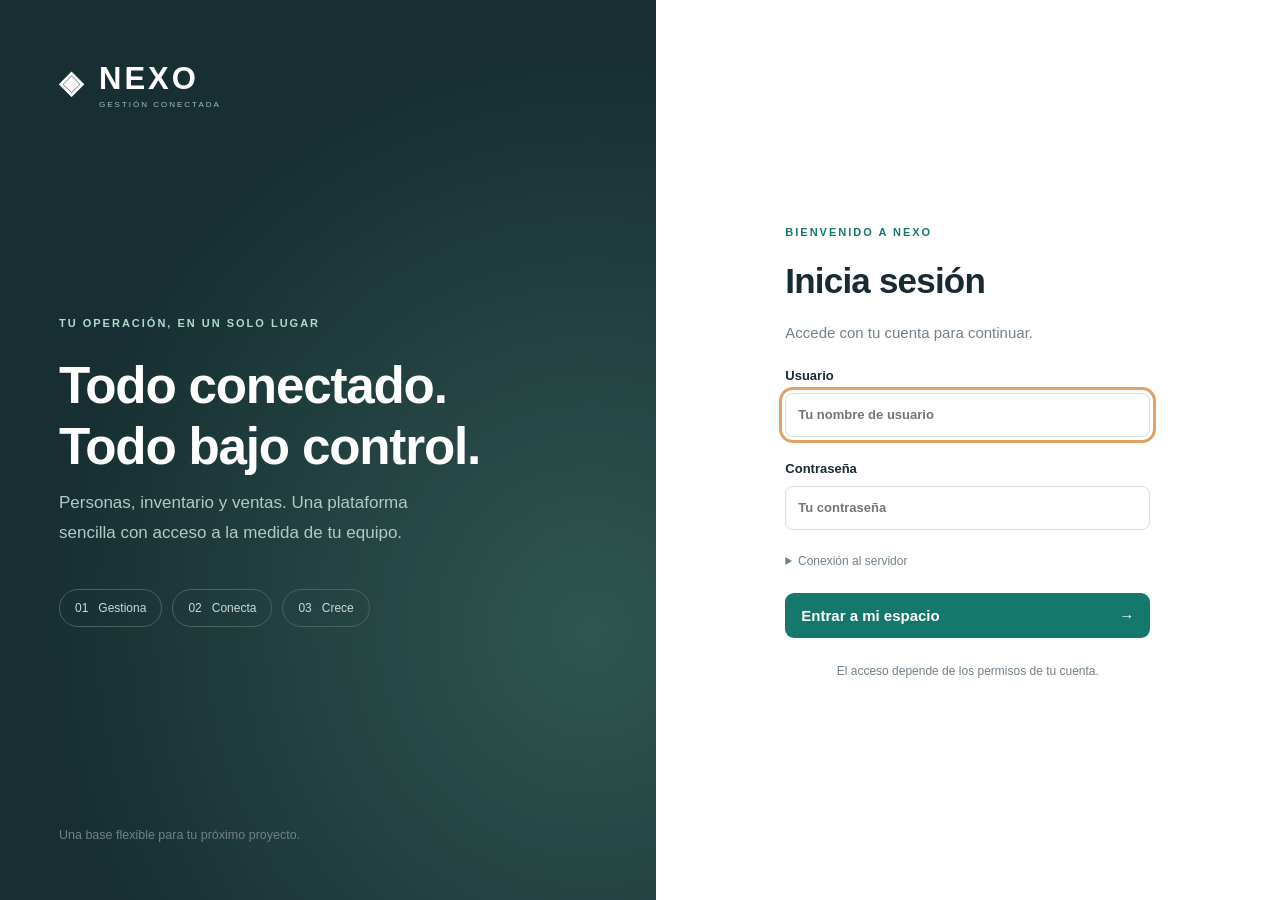
==== Frontend/index.html @ 6acfb86a "Add Spring Security template files (Frontend & Backend)" ====
<!doctype html>
<html lang="es">
  <head>
    <meta charset="utf-8">
    <meta name="viewport" content="width=device-width, initial-scale=1">
    <meta name="color-scheme" content="light">
    <title>Nexo · Gestión y seguridad</title>
    <link rel="stylesheet" href="styles.css">
    <script src="app.js" defer></script>
  </head>
  <body>
    <div id="toast" role="status" aria-live="polite"></div>

    <!-- Pantalla de Login -->
    <section id="login-screen" class="login-screen">
      <div class="login-story">
        <a class="brand" href="#">
          ◈ <span>NEXO<span class="brand-small">GESTIÓN CONECTADA</span></span>
        </a>
        <div>
          <span class="eyebrow">TU OPERACIÓN, EN UN SOLO LUGAR</span>
          <h1>Todo conectado.<br>Todo bajo control.</h1>
          <p>Personas, inventario y ventas. Una plataforma sencilla con acceso a la medida de tu equipo.</p>
          <div class="story-tags">
            <span>01 &nbsp; Gestiona</span>
            <span>02 &nbsp; Conecta</span>
            <span>03 &nbsp; Crece</span>
          </div>
        </div>
        <small>Una base flexible para tu próximo proyecto.</small>
      </div>

      <div class="login-panel">
        <form id="login-form">
          <span class="eyebrow">BIENVENIDO A NEXO</span>
          <h2>Inicia sesión</h2>
          <p class="muted">Accede con tu cuenta para continuar.</p>

          <label>
            Usuario
            <input name="username" autocomplete="username" required autofocus placeholder="Tu nombre de usuario">
          </label>

          <label>
            Contraseña
            <input name="password" type="password" autocomplete="current-password" required placeholder="Tu contraseña">
          </label>

          <details>
            <summary>Conexión al servidor</summary>
            <label>
              URL de la API
              <input name="base" type="url" value="http://localhost:8050" required>
            </label>
            <small>La aplicación Spring Boot debe estar en ejecución.</small>
          </details>

          <p id="login-error" class="error" role="alert"></p>

          <button class="primary wide" type="submit">Entrar a mi espacio <span>→</span></button>
          <small class="login-foot">El acceso depende de los permisos de tu cuenta.</small>
        </form>
      </div>
    </section>

    <!-- Layout Principal -->
    <div id="app" class="layout" hidden>
      <aside id="sidebar">
        <a class="brand" href="#">
          ◈ <span>NEXO<span class="brand-small">GESTIÓN CONECTADA</span></span>
        </a>
        <span class="nav-label">ESPACIO DE TRABAJO</span>
        <nav id="navigation" aria-label="Menú principal"></nav>
        <div class="sidebar-bottom">
          <div class="connection"><i></i> Sesión conectada</div>
          <small id="server-label"></small>
          <button id="logout" class="logout">↪ &nbsp; Cerrar sesión</button>
        </div>
      </aside>

      <div class="main">
        <header>
          <button id="menu-toggle" class="icon-button" aria-label="Abrir menú">☰</button>
          <span class="breadcrumb">Espacio de trabajo <span>/</span> <strong id="crumb">Inicio</strong></span>
          <button id="session-button" class="profile">
            <span id="avatar" class="avatar"></span>
            <span>
              <b id="session-name"></b>
              <small id="session-role"></small>
            </span>
          </button>
        </header>

        <main id="content" tabindex="-1"></main>

        <footer>
          Nexo · Gestión y seguridad <span>HTML + CSS + JavaScript</span>
        </footer>
      </div>
    </div>

    <!-- Modal Reutilizable -->
    <dialog id="modal">
      <form id="modal-form">
        <div class="modal-heading">
          <div>
            <span class="eyebrow">GESTIÓN NEXO</span>
            <h2 id="modal-title"></h2>
          </div>
          <button type="button" id="modal-close" class="icon-button" aria-label="Cerrar">✕</button>
        </div>

        <div id="modal-body"></div>
        <p id="modal-error" class="error" role="alert"></p>


        <div class="modal-footer">
          <button type="button" id="modal-cancel" class="secondary">Cancelar</button>
          <button id="modal-save" type="submit" class="primary">Guardar</button>
        </div>
      </form>
    </dialog>
  </body>
</html>
---- Frontend/styles.css ----
:root {
    --ink:#182a32;
    --muted:#71818a;
    --green:#14796c;
    --mint:#e6f3ed;
    --orange:#e49e63;
    --line:#e2e8e7;
    --bg:#f5f7f6;
    --side:#172f32
}
* {
    box-sizing:border-box
}
body {
    margin:0;
    color:var(--ink);
    background:var(--bg);
    font:15px/1.55 "Segoe UI",Arial,sans-serif
}
button,input,select,textarea {
    font:inherit
}
button,a,input,select,summary {
    touch-action:manipulation
}
button {
    cursor:pointer;
    border:0;
    border-radius:9px;
    padding:11px 16px;
    font-weight:600;
    transition:background .15s
}
button:disabled {
    opacity:.5;
    cursor:wait
}
button:focus-visible,a:focus-visible,input:focus-visible,select:focus-visible,summary:focus-visible {
    outline:3px solid #e0a265;
    outline-offset:3px
}
a {
    color:var(--green)
}
[hidden] {
    display:none!important
}
.primary {
    background:var(--green);
    color:white
}
.primary:hover {
    background:#0a6156
}
.secondary {
    border:1px solid var(--line);
    background:white;
    color:var(--ink)
}
.danger {
    background:#ffeded;
    color:#a93636
}
.link-button {
    background:transparent;
    color:var(--green);
    padding:5px 8px
}
.icon-button {
    background:transparent;
    font-size:20px;
    padding:6px 10px
}
.muted,small {
    color:var(--muted)
}
.eyebrow {
    color:var(--green);
    font-size:11px;
    letter-spacing:2px;
    font-weight:750
}
h1,h2,h3,p {
    margin-top:0
}
h1 {
    font-size:33px;
    letter-spacing:-1.2px;
    line-height:1.2;
    margin-bottom:10px
}
h2 {
    font-size:27px;
    letter-spacing:-.8px;
    margin-bottom:12px
}
h3 {
    font-size:18px;
    margin-bottom:7px
}
.brand {
    display:flex;
    gap:13px;
    align-items:center;
    color:white;
    text-decoration:none;
    font-size:31px;
    font-weight:700;
    letter-spacing:3px
}
.brand-small {
    display:block;
    font-size:8px;
    font-weight:500;
    letter-spacing:2px;
    color:#a2beb9;
    margin-top:-4px
}
.login-screen {
    min-height:100vh;
    display:grid;
    grid-template-columns:1.05fr 1fr
}
.login-story {
    background:var(--side);
    color:white;
    display:flex;
    flex-direction:column;
    justify-content:space-between;
    padding:55px 9%;
    background-image:radial-gradient(ellipse at 90% 70%,#305651 0,transparent 65%)
}
.login-story h1 {
    font-size:clamp(36px,4vw,62px);
    margin-top:22px
}
.login-story p {
    max-width:390px;
    color:#b2cac5;
    font-size:17px;
    line-height:1.8
}
.login-story .eyebrow {
    color:#b2dace
}
.story-tags {
    display:flex;
    gap:10px;
    margin-top:40px;
    flex-wrap:wrap
}
.story-tags span {
    border:1px solid #49635f;
    border-radius:24px;
    padding:9px 15px;
    color:#cadbd8;
    font-size:12px
}
.login-panel {
    display:grid;
    place-items:center;
    padding:50px 25px;
    background:#fff
}
.login-panel form {
    width:min(100%,365px)
}
.login-panel h2 {
    margin-top:12px;
    font-size:35px
}
.login-panel label {
    margin-top:22px
}
.wide {
    width:100%;
    display:flex;
    justify-content:space-between
}
.login-foot {
    display:block;
    text-align:center;
    margin-top:24px;
    font-size:12px
}
label {
    display:block;
    font-size:13px;
    font-weight:600;
    margin-bottom:17px
}
input,select,textarea {
    display:block;
    width:100%;
    border:1px solid #d6e0de;
    background:#fff;
    color:var(--ink);
    border-radius:8px;
    padding:11px 12px;
    margin-top:7px;
    min-width:0
}
input[type=checkbox] {
    width:auto;
    display:inline;
    margin:0;
    accent-color:var(--green)
}
input:disabled {
    background:var(--bg)
}
details {
    font-size:12px;
    margin:22px 0
}
summary {
    cursor:pointer;
    color:var(--muted)
}
.error {
    color:#b63535;
    font-size:13px;
    margin:13px 0;
    white-space:pre-line
}
.layout {
    display:flex;
    min-height:100vh
}
aside {
    width:235px;
    position:fixed;
    inset:0 auto 0 0;
    background:var(--side);
    color:#b7cfca;
    padding:32px 20px;
    display:flex;
    flex-direction:column;
    z-index:5
}
aside .brand {
    margin:0 14px 46px
}
.nav-label {
    font-size:9px;
    letter-spacing:1.6px;
    margin:0 16px 16px;
    color:#7eaaa2
}
nav button {
    display:flex;
    align-items:center;
    gap:14px;
    background:transparent;
    color:#bdd0cb;
    width:100%;
    text-align:left;
    margin:5px 0;
    padding:12px 17px;
    font-weight:500
}
nav button.active {
    background:#2c514d;
    color:#fff
}
nav button:hover {
    background:#244541
}
.nav-icon {
    font-size:19px;
    width:22px
}
.sidebar-bottom {
    margin-top:auto;
    padding:22px 12px 0
}
.connection {
    font-size:11px;
    color:#c6dad5
}
.connection i {
    display:inline-block;
    width:6px;
    height:6px;
    background:#8cccb4;
    border-radius:50%;
    margin-right:7px
}
.sidebar-bottom small {
    display:block;
    font-size:9px;
    overflow-wrap:anywhere;
    margin:9px 0 22px
}
.logout {
    background:transparent;
    color:#b7cfca;
    padding:8px 0;
    font-size:12px
}
.main {
    margin-left:235px;
    width:calc(100% - 235px)
}
header {
    height:88px;
    background:white;
    border-bottom:1px solid var(--line);
    padding:0 40px;
    display:flex;
    align-items:center;
    justify-content:space-between
}
.breadcrumb {
    color:var(--muted);
    font-size:12px
}
.breadcrumb span {
    margin:0 15px;
    color:#bfc8c6
}
.breadcrumb strong {
    font-weight:500;
    color:var(--ink)
}
.profile {
    display:flex;
    align-items:center;
    gap:12px;
    background:transparent;
    text-align:left;
    padding:0
}
.profile b {
    font-size:12px
}
.profile small {
    display:block;
    font-size:10px
}
.avatar {
    background:#edf3ec;
    color:var(--green);
    width:38px;
    height:38px;
    border:1px solid #dce8dd;
    border-radius:50%;
    display:grid;
    place-items:center;
    font-size:13px
}
#menu-toggle {
    display:none
}
main {
    padding:37px 40px;
    max-width:1500px;
    margin:auto;
    min-height:calc(100vh - 145px)
}
.page-heading {
    display:flex;
    justify-content:space-between;
    align-items:center;
    gap:15px;
    margin-bottom:27px
}
.page-heading p {
    color:var(--muted);
    font-size:13px;
    margin:0
}
.page-heading .eyebrow {
    display:block;
    margin-bottom:9px
}
.page-heading h1 {
    font-size:29px
}
.date-label {
    font-size:12px;
    color:var(--muted)
}
.cards {
    display:grid;
    grid-template-columns:repeat(3,minmax(0,1fr));
    gap:18px;
    margin:25px 0
}
.card {
    background:white;
    border:1px solid var(--line);
    border-radius:13px;
    padding:23px
}
.card-icon {
    display:grid;
    place-items:center;
    width:39px;
    height:39px;
    border-radius:10px;
    background:var(--mint);
    color:var(--green);
    font-size:21px;
    margin-bottom:18px
}
.card:nth-child(2) .card-icon {
    background:#fbefe5;
    color:#b98251
}
.card:nth-child(3) .card-icon {
    background:#eaf0f8;
    color:#657f9c
}
.card .metric {
    font-size:35px;
    font-weight:650;
    letter-spacing:-1px;
    margin:5px 0
}
.card p {
    font-size:12px;
    color:var(--muted)
}
.hero {
    background:#e7efe8;
    border:1px solid #d3e1d4;
    border-radius:13px;
    padding:28px 30px;
    display:flex;
    align-items:center;
    justify-content:space-between;
    gap:20px
}
.hero h2 {
    font-size:23px
}
.hero p {
    max-width:570px;
    font-size:13px;
    color:#5a7466;
    margin-bottom:0
}
.hero-mark {
    font-size:63px;
    color:#729b83;
    line-height:1
}
.panel {
    background:#fff;
    border:1px solid var(--line);
    border-radius:13px;
    overflow:hidden;
    margin-top:20px
}
.panel-title {
    display:flex;
    justify-content:space-between;
    align-items:center;
    padding:21px 24px;
    border-bottom:1px solid var(--line)
}
.panel-title h3 {
    margin:0;
    font-size:16px
}
.toolbar {
    display:flex;
    gap:9px;
    align-items:center;
    flex-wrap:wrap
}
.toolbar input {
    max-width:260px;
    margin:0;
    padding:9px 12px;
    font-size:12px
}
.table-wrap {
    overflow-x:auto
}
table {
    width:100%;
    border-collapse:collapse;
    font-size:13px;
    text-align:left
}
th {
    font-weight:600;
    font-size:10px;
    text-transform:uppercase;
    letter-spacing:.7px;
    color:var(--muted);
    padding:13px 22px;
    background:#fafcfb
}
td {
    padding:17px 22px;
    border-bottom:1px solid #eef1ef;
    vertical-align:middle
}
tr:last-child td {
    border-bottom:0
}
.cell-title {
    font-weight:600
}
.cell-sub {
    font-size:11px;
    color:var(--muted);
    display:block;
    margin-top:3px
}
.badge {
    display:inline-flex;
    padding:4px 9px;
    border-radius:5px;
    font-size:10px;
    font-weight:600;
    background:var(--mint);
    color:var(--green);
    white-space:nowrap
}
.badge.off {
    color:#9c6b45;
    background:#fbefe4
}
.actions {
    display:flex;
    gap:4px;
    flex-wrap:wrap
}
.actions button {
    font-size:11px;
    padding:6px 8px
}
.empty {
    padding:45px 25px;
    text-align:center;
    color:var(--muted);
    font-size:13px
}
.pagination {
    display:flex;
    justify-content:space-between;
    align-items:center;
    padding:15px 22px;
    border-top:1px solid var(--line);
    font-size:11px;
    color:var(--muted)
}
.pagination button {
    font-size:11px;
    padding:6px 11px
}
.quick-links {
    display:grid;
    grid-template-columns:repeat(2,minmax(0,1fr));
    gap:1px;
    background:var(--line)
}
.quick-link {
    padding:22px;
    background:white;
    border-radius:0;
    text-align:left;
    display:flex;
    justify-content:space-between;
    color:var(--ink)
}
.quick-link small {
    display:block;
    font-size:11px;
    font-weight:400;
    margin-top:4px
}
.note {
    background:#f0f5f2;
    border-radius:8px;
    padding:13px 15px;
    color:#587166;
    font-size:12px;
    margin-bottom:18px
}
.fields {
    display:grid;
    grid-template-columns:1fr 1fr;
    gap:0 18px
}
.check-label {
    display:flex;
    gap:10px;
    align-items:center;
    font-weight:400
}
.chips {
    display:flex;
    gap:6px;
    flex-wrap:wrap
}
.chip {
    background:#f0f4f2;
    color:#4f7165;
    border-radius:5px;
    padding:4px 7px;
    font-size:10px;
    overflow-wrap:anywhere
}
.checks {
    display:grid;
    grid-template-columns:1fr 1fr;
    gap:10px;
    max-height:220px;
    overflow:auto;
    padding:12px;
    border:1px solid var(--line);
    border-radius:8px;
    margin-bottom:18px
}
.checks label {
    font-size:11px;
    margin:0;
    display:flex;
    align-items:center;
    gap:7px
}
.inline-fields {
    display:flex;
    gap:10px;
    align-items:end
}
.inline-fields label {
    flex:1
}
.sale-line {
    display:grid;
    grid-template-columns:1fr 100px 35px;
    gap:10px;
    align-items:center;
    margin-bottom:10px
}
.sale-line input {
    margin:0
}
.sale-line select {
    margin:0
}
.totals {
    display:flex;
    justify-content:space-between;
    background:var(--bg);
    padding:15px;
    margin-top:20px;
    border-radius:9px
}
.totals b {
    font-size:23px;
    color:var(--green)
}
dialog {
    border:0;
    border-radius:14px;
    box-shadow:0 25px 100px #102c3240;
    width:min(680px,calc(100% - 30px));
    max-height:90vh;
    padding:0
}
dialog::backdrop {
    background:#132e3260;
    backdrop-filter:blur(3px)
}
#modal-form {
    padding:27px
}
.modal-heading {
    display:flex;
    align-items:start;
    justify-content:space-between;
    margin-bottom:18px
}
.modal-heading h2 {
    font-size:23px;
    margin-top:8px
}
.modal-footer {
    display:flex;
    justify-content:flex-end;
    gap:10px;
    border-top:1px solid var(--line);
    padding-top:20px;
    margin-top:22px
}
.info-row {
    display:flex;
    justify-content:space-between;
    gap:20px;
    padding:8px 0;
    border-bottom:1px solid var(--line);
    font-size:13px
}
.info-row:last-child {
    border:0
}
.info-row b {
    text-align:right
}
.permission-group {
    margin:20px 0
}
.permission-group h3 {
    font-size:13px
}
footer {
    padding:17px 40px;
    border-top:1px solid var(--line);
    font-size:10px;
    color:var(--muted);
    display:flex;
    justify-content:space-between
}
#toast {
    position:fixed;
    bottom:25px;
    right:25px;
    z-index:30;
    max-width:400px;
    background:var(--side);
    color:white;
    padding:14px 20px;
    border-radius:10px;
    box-shadow:0 8px 30px #17323222;
    display:none;
    font-size:13px
}
#toast.visible {
    display:block
}
#toast.bad {
    background:#943c3c
}
@media(max-width:1100px) {
    aside {
        width:205px
    }
    .main {
        margin-left:205px;
        width:calc(100% - 205px)
    }
    main,header {
        padding-left:25px;
        padding-right:25px
    }
    td,th {
        padding-left:15px;
        padding-right:15px
    }
    .cards {
        gap:12px
    }
}
@media(max-width:760px) {
    .login-screen {
        grid-template-columns:1fr
    }
    .login-story {
        padding:28px;
        min-height:300px
    }
    .login-story .brand {
        margin-bottom:30px
    }
    .login-story h1 {
        font-size:36px
    }
    .login-story small,.story-tags {
        display:none
    }
    .login-panel {
        padding:35px 25px
    }
    .login-panel h2 {
        font-size:28px
    }
    aside {
        transform:translateX(-100%);
        transition:transform .2s;
        width:235px
    }
    aside.open {
        transform:translateX(0);
        box-shadow:0 0 0 100vw #182a3260
    }
    .main {
        margin-left:0;
        width:100%
    }
    header {
        height:75px;
        padding:0 18px;
        gap:10px
    }
    #menu-toggle {
        display:block
    }
    .breadcrumb {
        display:none
    }
    main {
        padding:25px 18px
    }
    .cards {
        grid-template-columns:1fr
    }
    .card {
        display:grid;
        grid-template-columns:50px 1fr auto;
        gap:10px;
        align-items:center
    }
    .card-icon {
        margin:0
    }
    .card p {
        margin:0
    }
    .card .metric {
        font-size:28px
    }
    .card .link-button {
        grid-column:2/4;
        text-align:left;
        padding-left:0
    }
    .hero {
        padding:20px
    }
    .hero-mark {
        display:none
    }
    .page-heading {
        align-items:start
    }
    .page-heading h1 {
        font-size:26px
    }
    .date-label {
        display:none
    }
    .panel-title {
        padding:16px;
        gap:10px;
        flex-wrap:wrap
    }
    .quick-links {
        grid-template-columns:1fr
    }
    .fields {
        grid-template-columns:1fr
    }
    .checks {
        grid-template-columns:1fr
    }
    .sale-line {
        grid-template-columns:1fr 65px 30px
    }
    .profile small {
        font-size:9px
    }
    .page-heading .toolbar button {
        padding:9px;
        font-size:12px
    }
    footer {
        padding:18px
    }
    footer span {
        display:none
    }
    .inline-fields {
        flex-wrap:wrap
    }
    .inline-fields label {
        min-width:160px
    }
    #toast {
        left:18px;
        right:18px;
        max-width:none
    }
}
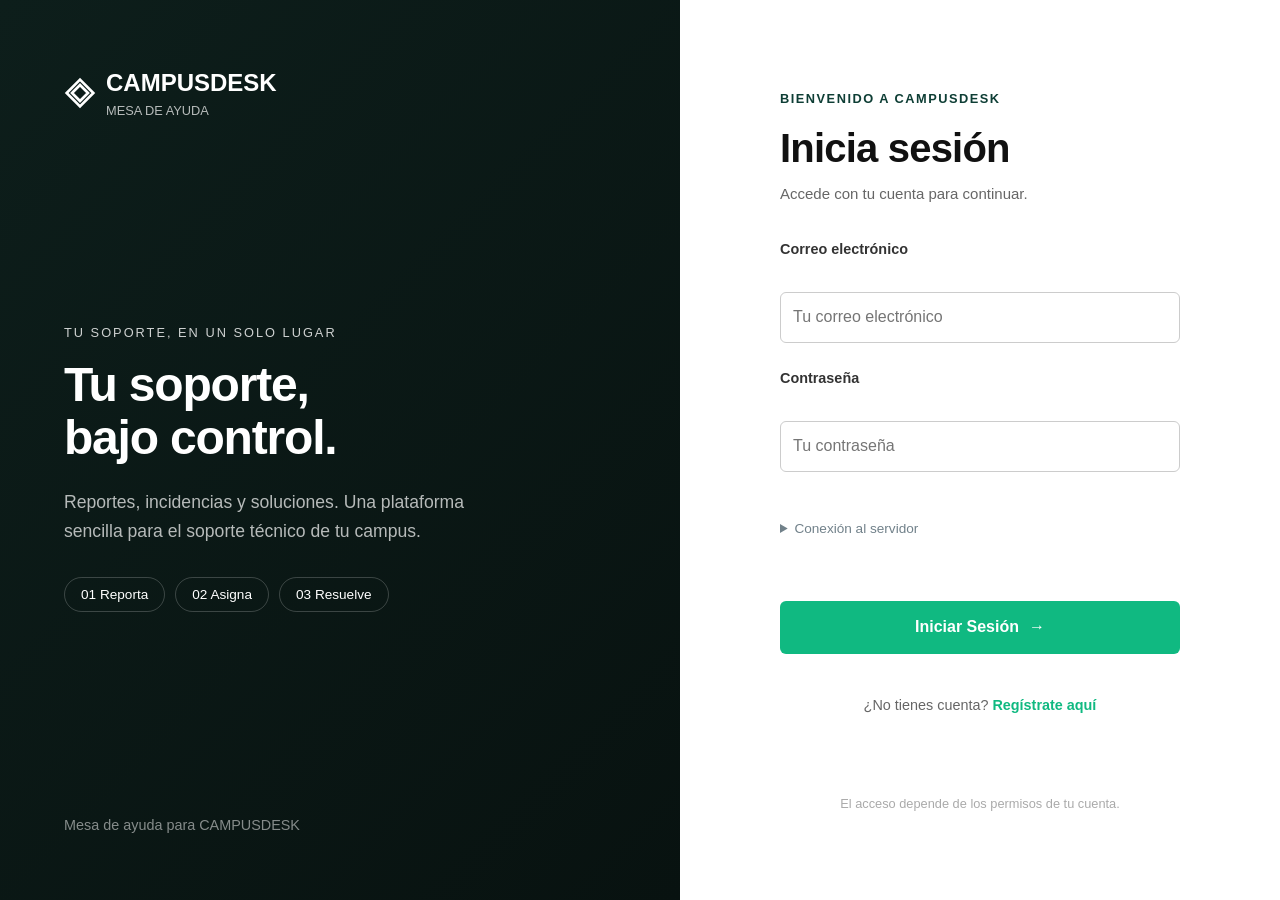
==== commit f2b3dec9: "feat: :art: index" ====
--- a/Frontend/index.html
+++ b/Frontend/index.html
@@ -1,124 +1,146 @@
-<!doctype html>
+<!DOCTYPE html>
 <html lang="es">
-  <head>
-    <meta charset="utf-8">
-    <meta name="viewport" content="width=device-width, initial-scale=1">
-    <meta name="color-scheme" content="light">
-    <title>Nexo · Gestión y seguridad</title>
-    <link rel="stylesheet" href="styles.css">
-    <script src="app.js" defer></script>
-  </head>
-  <body>
-    <div id="toast" role="status" aria-live="polite"></div>
+<head>
+    <meta charset="UTF-8">
+    <meta name="viewport" content="width=device-width, initial-scale=1.0">
+    <title>CAMPUSDESK - Inicio de sesión</title>
+    <link rel="stylesheet" href="styles.css"> <!-- Reutiliza tus estilos existentes -->
+    <style>
+        /* Ajustes y personalización para la marca CAMPUSDESK */
+        :root {
+            --color-principal: #0E3E35;
+            --color-acento: #10B981;
+            --color-oscuro: #0D1E1B;
+        }
+        .banner-izq {
+            background: linear-gradient(135deg, var(--color-oscuro) 0%, #081210 100%);
+        }
+        .btn-primario {
+            background-color: var(--color-acento);
+            border: none;
+            color: white;
+            cursor: pointer;
+            transition: background 0.3s;
+        }
+        .btn-primario:hover {
+            background-color: #059669;
+        }
+    </style>
+</head>
+<body>
+    <div class="split-container" style="display: flex; min-height: 100vh;">
+        <!-- Panel Izquierdo (Branding CAMPUSDESK) -->
+        <div class="banner-izq" style="flex: 1; color: white; padding: 4rem; display: flex; flex-direction: column; justify-content: space-between; background-color: #0D1E1B;">
+            <div>
+                <div class="logo" style="display: flex; align-items: center; gap: 10px; font-weight: bold; font-size: 1.5rem;">
+                    <!-- Icono de rombos entrelazados de la plantilla -->
+                    <svg width="32" height="32" viewBox="0 0 24 24" fill="none" stroke="currentColor" stroke-width="2">
+                        <path d="M12 2L2 12l10 10 10-10L12 2z"/>
+                        <path d="M12 6L6 12l6 6 6-6-6-6z"/>
+                    </svg>
+                    <div>
+                        <span>CAMPUSDESK</span>
+                        <div style="font-size: 0.8rem; font-weight: normal; opacity: 0.7;">MESA DE AYUDA</div>
+                    </div>
+                </div>
+            </div>
 
-    <!-- Pantalla de Login -->
-    <section id="login-screen" class="login-screen">
-      <div class="login-story">
-        <a class="brand" href="#">
-          ◈ <span>NEXO<span class="brand-small">GESTIÓN CONECTADA</span></span>
-        </a>
-        <div>
-          <span class="eyebrow">TU OPERACIÓN, EN UN SOLO LUGAR</span>
-          <h1>Todo conectado.<br>Todo bajo control.</h1>
-          <p>Personas, inventario y ventas. Una plataforma sencilla con acceso a la medida de tu equipo.</p>
-          <div class="story-tags">
-            <span>01 &nbsp; Gestiona</span>
-            <span>02 &nbsp; Conecta</span>
-            <span>03 &nbsp; Crece</span>
-          </div>
+            <div style="max-width: 450px;">
+                <p style="text-transform: uppercase; font-size: 0.8rem; letter-spacing: 2px; opacity: 0.8; margin-bottom: 1rem;">Tu soporte, en un solo lugar</p>
+                <h1 style="font-size: 3rem; font-weight: 800; line-height: 1.1; margin-bottom: 1.5rem;">Tu soporte,<br>bajo control.</h1>
+                <p style="font-size: 1.1rem; opacity: 0.7; line-height: 1.6;">Reportes, incidencias y soluciones. Una plataforma sencilla para el soporte técnico de tu campus.</p>
+                
+                <div style="display: flex; gap: 10px; margin-top: 2rem;">
+                    <span style="border: 1px solid rgba(255,255,255,0.2); padding: 6px 16px; border-radius: 20px; font-size: 0.85rem;">01 Reporta</span>
+                    <span style="border: 1px solid rgba(255,255,255,0.2); padding: 6px 16px; border-radius: 20px; font-size: 0.85rem;">02 Asigna</span>
+                    <span style="border: 1px solid rgba(255,255,255,0.2); padding: 6px 16px; border-radius: 20px; font-size: 0.85rem;">03 Resuelve</span>
+                </div>
+            </div>
+
+            <div style="font-size: 0.9rem; opacity: 0.5;">
+                Mesa de ayuda para CAMPUSDESK
+            </div>
         </div>
-        <small>Una base flexible para tu próximo proyecto.</small>
-      </div>
 
-      <div class="login-panel">
-        <form id="login-form">
-          <span class="eyebrow">BIENVENIDO A NEXO</span>
-          <h2>Inicia sesión</h2>
-          <p class="muted">Accede con tu cuenta para continuar.</p>
+        <!-- Panel Derecho (Formulario) -->
+        <div class="panel-der" style="flex: 1; background: white; display: flex; flex-direction: column; justify-content: center; padding: 4rem; max-width: 600px;">
+            <div style="width: 100%; max-width: 400px; margin: 0 auto;">
+                <span style="color: #0E3E35; font-weight: bold; font-size: 0.8rem; letter-spacing: 1.5px; text-transform: uppercase;">Bienvenido a CAMPUSDESK</span>
+                <h2 style="font-size: 2.5rem; font-weight: 700; margin: 0.5rem 0 0.2rem 0; color: #111;">Inicia sesión</h2>
+                <p style="color: #666; margin-bottom: 2rem;">Accede con tu cuenta para continuar.</p>
 
-          <label>
-            Usuario
-            <input name="username" autocomplete="username" required autofocus placeholder="Tu nombre de usuario">
-          </label>
+                <form id="loginForm" style="display: flex; flex-direction: column; gap: 1.5rem;">
+                    <div style="display: flex; flex-direction: column; gap: 0.5rem;">
+                        <label for="email" style="font-weight: 600; font-size: 0.9rem; color: #333;">Correo electrónico</label>
+                        <input type="email" id="email" required placeholder="Tu correo electrónico" style="padding: 12px; border: 1px solid #ccc; border-radius: 6px; font-size: 1rem;">
+                    </div>
 
-          <label>
-            Contraseña
-            <input name="password" type="password" autocomplete="current-password" required placeholder="Tu contraseña">
-          </label>
+                    <div style="display: flex; flex-direction: column; gap: 0.5rem;">
+                        <label for="password" style="font-weight: 600; font-size: 0.9rem; color: #333;">Contraseña</label>
+                        <input type="password" id="password" required placeholder="Tu contraseña" style="padding: 12px; border: 1px solid #ccc; border-radius: 6px; font-size: 1rem;">
+                    </div>
 
-          <details>
-            <summary>Conexión al servidor</summary>
-            <label>
-              URL de la API
-              <input name="base" type="url" value="http://localhost:8050" required>
-            </label>
-            <small>La aplicación Spring Boot debe estar en ejecución.</small>
-          </details>
+                    <details style="font-size: 0.85rem; color: #666; cursor: pointer;">
+                        <summary>Conexión al servidor</summary>
+                        <input type="text" id="apiUrl" value="http://localhost:8050" style="width: 100%; padding: 8px; margin-top: 5px; border: 1px solid #ddd; border-radius: 4px;">
+                    </details>
 
-          <p id="login-error" class="error" role="alert"></p>
-
-          <button class="primary wide" type="submit">Entrar a mi espacio <span>→</span></button>
-          <small class="login-foot">El acceso depende de los permisos de tu cuenta.</small>
-        </form>
-      </div>
-    </section>
-
-    <!-- Layout Principal -->
-    <div id="app" class="layout" hidden>
-      <aside id="sidebar">
-        <a class="brand" href="#">
-          ◈ <span>NEXO<span class="brand-small">GESTIÓN CONECTADA</span></span>
-        </a>
-        <span class="nav-label">ESPACIO DE TRABAJO</span>
-        <nav id="navigation" aria-label="Menú principal"></nav>
-        <div class="sidebar-bottom">
-          <div class="connection"><i></i> Sesión conectada</div>
-          <small id="server-label"></small>
-          <button id="logout" class="logout">↪ &nbsp; Cerrar sesión</button>
+                    <button type="submit" class="btn-primario" style="padding: 14px; border-radius: 6px; font-size: 1rem; font-weight: bold; display: flex; justify-content: center; align-items: center; gap: 10px; margin-top: 1rem;">
+                        Iniciar Sesión <span>→</span>
+                    </button>
+                    
+                    <p style="text-align: center; font-size: 0.9rem; color: #666; margin-top: 1rem;">
+                        ¿No tienes cuenta? <a href="registro.html" style="color: #10B981; font-weight: bold; text-decoration: none;">Regístrate aquí</a>
+                    </p>
+                </form>
+                
+                <div id="mensajeError" style="color: red; font-size: 0.9rem; margin-top: 1rem; text-align: center; display: none;"></div>
+            </div>
+            
+            <div style="text-align: center; font-size: 0.8rem; color: #aaa; margin-top: 4rem;">
+                El acceso depende de los permisos de tu cuenta.
+            </div>
         </div>
-      </aside>
-
-      <div class="main">
-        <header>
-          <button id="menu-toggle" class="icon-button" aria-label="Abrir menú">☰</button>
-          <span class="breadcrumb">Espacio de trabajo <span>/</span> <strong id="crumb">Inicio</strong></span>
-          <button id="session-button" class="profile">
-            <span id="avatar" class="avatar"></span>
-            <span>
-              <b id="session-name"></b>
-              <small id="session-role"></small>
-            </span>
-          </button>
-        </header>
-
-        <main id="content" tabindex="-1"></main>
-
-        <footer>
-          Nexo · Gestión y seguridad <span>HTML + CSS + JavaScript</span>
-        </footer>
-      </div>
     </div>
 
-    <!-- Modal Reutilizable -->
-    <dialog id="modal">
-      <form id="modal-form">
-        <div class="modal-heading">
-          <div>
-            <span class="eyebrow">GESTIÓN NEXO</span>
-            <h2 id="modal-title"></h2>
-          </div>
-          <button type="button" id="modal-close" class="icon-button" aria-label="Cerrar">✕</button>
-        </div>
+    <!-- Script de autenticación -->
+    <script>
+        document.getElementById('loginForm').addEventListener('submit', async (e) => {
+            e.preventDefault();
+            const email = document.getElementById('email').value;
+            const password = document.getElementById('password').value;
+            const baseUrl = document.getElementById('apiUrl').value;
+            const errorDiv = document.getElementById('mensajeError');
+            
+            errorDiv.style.display = 'none';
 
-        <div id="modal-body"></div>
-        <p id="modal-error" class="error" role="alert"></p>
+            try {
+                const response = await fetch(`${baseUrl}/auth/login`, {
+                    method: 'POST',
+                    headers: { 'Content-Type': 'application/json' },
+                    body: JSON.stringify({ email, password })
+                });
 
-
-        <div class="modal-footer">
-          <button type="button" id="modal-cancel" class="secondary">Cancelar</button>
-          <button id="modal-save" type="submit" class="primary">Guardar</button>
-        </div>
-      </form>
-    </dialog>
-  </body>
+                if (response.ok) {
+                    const data = await response.json();
+                    sessionStorage.setItem('jwt_token', data.token);
+                    sessionStorage.setItem('user_email', data.email);
+                    sessionStorage.setItem('user_role', data.role);
+                    
+                    // Almacenar URL de la API para que las demás páginas la usen
+                    localStorage.setItem('api_url', baseUrl);
+                    
+                    window.location.href = 'dashboard.html'; // Redirige al Dashboard
+                } else {
+                    const errorMsg = await response.text();
+                    errorDiv.textContent = 'Credenciales incorrectas o error en el servidor.';
+                    errorDiv.style.display = 'block';
+                }
+            } catch (error) {
+                errorDiv.textContent = 'No se pudo conectar con el servidor. Verifica que el Backend esté encendido.';
+                errorDiv.style.display = 'block';
+            }
+        });
+    </script>
+</body>
 </html>
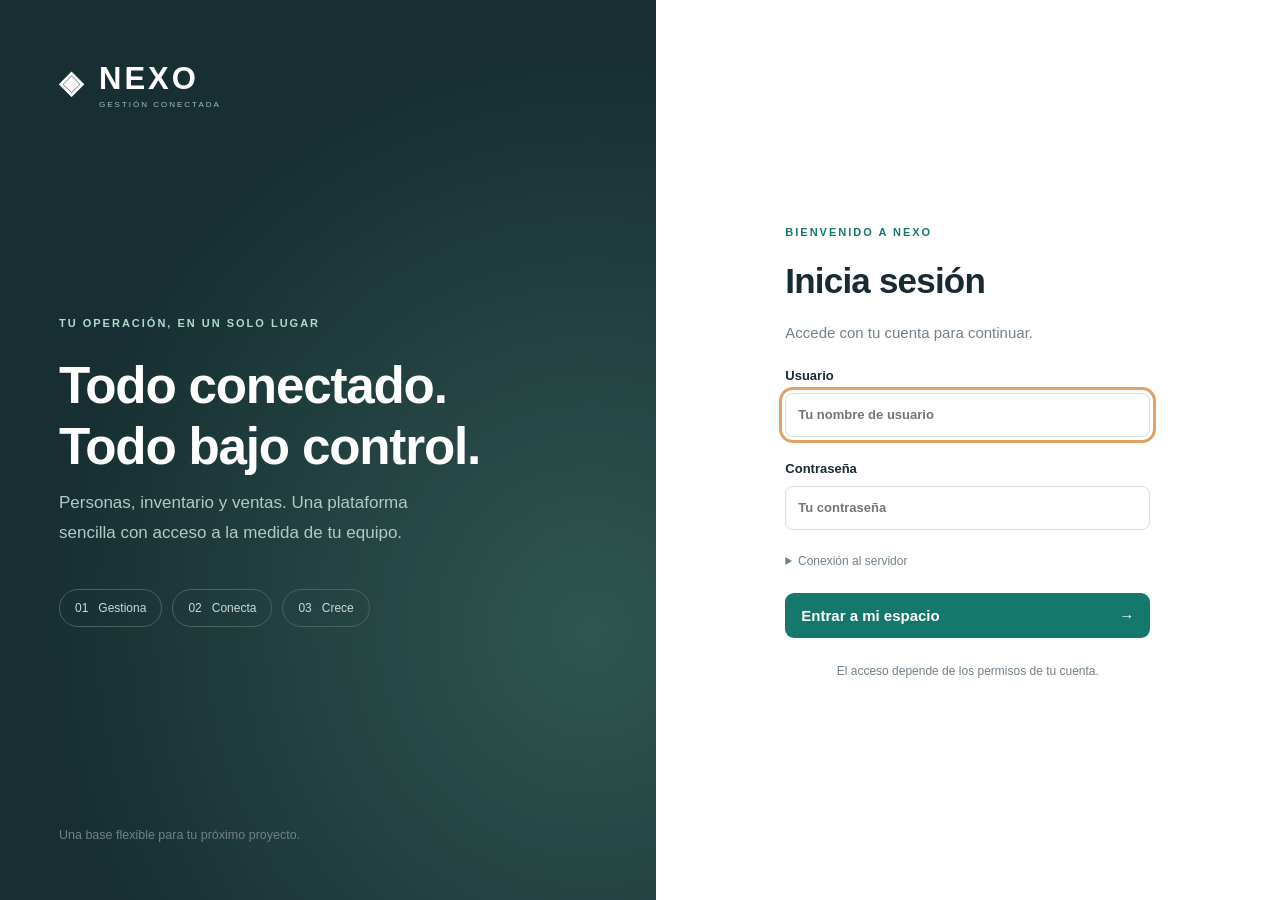
==== commit ba01b40e: "Add files via upload" ====
--- a/Frontend/index.html
+++ b/Frontend/index.html
@@ -1,146 +1,124 @@
-<!DOCTYPE html>
+<!doctype html>
 <html lang="es">
-<head>
-    <meta charset="UTF-8">
-    <meta name="viewport" content="width=device-width, initial-scale=1.0">
-    <title>CAMPUSDESK - Inicio de sesión</title>
-    <link rel="stylesheet" href="styles.css"> <!-- Reutiliza tus estilos existentes -->
-    <style>
-        /* Ajustes y personalización para la marca CAMPUSDESK */
-        :root {
-            --color-principal: #0E3E35;
-            --color-acento: #10B981;
-            --color-oscuro: #0D1E1B;
-        }
-        .banner-izq {
-            background: linear-gradient(135deg, var(--color-oscuro) 0%, #081210 100%);
-        }
-        .btn-primario {
-            background-color: var(--color-acento);
-            border: none;
-            color: white;
-            cursor: pointer;
-            transition: background 0.3s;
-        }
-        .btn-primario:hover {
-            background-color: #059669;
-        }
-    </style>
-</head>
-<body>
-    <div class="split-container" style="display: flex; min-height: 100vh;">
-        <!-- Panel Izquierdo (Branding CAMPUSDESK) -->
-        <div class="banner-izq" style="flex: 1; color: white; padding: 4rem; display: flex; flex-direction: column; justify-content: space-between; background-color: #0D1E1B;">
-            <div>
-                <div class="logo" style="display: flex; align-items: center; gap: 10px; font-weight: bold; font-size: 1.5rem;">
-                    <!-- Icono de rombos entrelazados de la plantilla -->
-                    <svg width="32" height="32" viewBox="0 0 24 24" fill="none" stroke="currentColor" stroke-width="2">
-                        <path d="M12 2L2 12l10 10 10-10L12 2z"/>
-                        <path d="M12 6L6 12l6 6 6-6-6-6z"/>
-                    </svg>
-                    <div>
-                        <span>CAMPUSDESK</span>
-                        <div style="font-size: 0.8rem; font-weight: normal; opacity: 0.7;">MESA DE AYUDA</div>
-                    </div>
-                </div>
-            </div>
+  <head>
+    <meta charset="utf-8">
+    <meta name="viewport" content="width=device-width, initial-scale=1">
+    <meta name="color-scheme" content="light">
+    <title>Nexo · Gestión y seguridad</title>
+    <link rel="stylesheet" href="styles.css">
+    <script src="app.js" defer></script>
+  </head>
+  <body>
+    <div id="toast" role="status" aria-live="polite"></div>
 
-            <div style="max-width: 450px;">
-                <p style="text-transform: uppercase; font-size: 0.8rem; letter-spacing: 2px; opacity: 0.8; margin-bottom: 1rem;">Tu soporte, en un solo lugar</p>
-                <h1 style="font-size: 3rem; font-weight: 800; line-height: 1.1; margin-bottom: 1.5rem;">Tu soporte,<br>bajo control.</h1>
-                <p style="font-size: 1.1rem; opacity: 0.7; line-height: 1.6;">Reportes, incidencias y soluciones. Una plataforma sencilla para el soporte técnico de tu campus.</p>
-                
-                <div style="display: flex; gap: 10px; margin-top: 2rem;">
-                    <span style="border: 1px solid rgba(255,255,255,0.2); padding: 6px 16px; border-radius: 20px; font-size: 0.85rem;">01 Reporta</span>
-                    <span style="border: 1px solid rgba(255,255,255,0.2); padding: 6px 16px; border-radius: 20px; font-size: 0.85rem;">02 Asigna</span>
-                    <span style="border: 1px solid rgba(255,255,255,0.2); padding: 6px 16px; border-radius: 20px; font-size: 0.85rem;">03 Resuelve</span>
-                </div>
-            </div>
+    <!-- Pantalla de Login -->
+    <section id="login-screen" class="login-screen">
+      <div class="login-story">
+        <a class="brand" href="#">
+          ◈ <span>NEXO<span class="brand-small">GESTIÓN CONECTADA</span></span>
+        </a>
+        <div>
+          <span class="eyebrow">TU OPERACIÓN, EN UN SOLO LUGAR</span>
+          <h1>Todo conectado.<br>Todo bajo control.</h1>
+          <p>Personas, inventario y ventas. Una plataforma sencilla con acceso a la medida de tu equipo.</p>
+          <div class="story-tags">
+            <span>01 &nbsp; Gestiona</span>
+            <span>02 &nbsp; Conecta</span>
+            <span>03 &nbsp; Crece</span>
+          </div>
+        </div>
+        <small>Una base flexible para tu próximo proyecto.</small>
+      </div>
 
-            <div style="font-size: 0.9rem; opacity: 0.5;">
-                Mesa de ayuda para CAMPUSDESK
-            </div>
+      <div class="login-panel">
+        <form id="login-form">
+          <span class="eyebrow">BIENVENIDO A NEXO</span>
+          <h2>Inicia sesión</h2>
+          <p class="muted">Accede con tu cuenta para continuar.</p>
+
+          <label>
+            Usuario
+            <input name="username" autocomplete="username" required autofocus placeholder="Tu nombre de usuario">
+          </label>
+
+          <label>
+            Contraseña
+            <input name="password" type="password" autocomplete="current-password" required placeholder="Tu contraseña">
+          </label>
+
+          <details>
+            <summary>Conexión al servidor</summary>
+            <label>
+              URL de la API
+              <input name="base" type="url" value="http://localhost:8050" required>
+            </label>
+            <small>La aplicación Spring Boot debe estar en ejecución.</small>
+          </details>
+
+          <p id="login-error" class="error" role="alert"></p>
+
+          <button class="primary wide" type="submit">Entrar a mi espacio <span>→</span></button>
+          <small class="login-foot">El acceso depende de los permisos de tu cuenta.</small>
+        </form>
+      </div>
+    </section>
+
+    <!-- Layout Principal -->
+    <div id="app" class="layout" hidden>
+      <aside id="sidebar">
+        <a class="brand" href="#">
+          ◈ <span>NEXO<span class="brand-small">GESTIÓN CONECTADA</span></span>
+        </a>
+        <span class="nav-label">ESPACIO DE TRABAJO</span>
+        <nav id="navigation" aria-label="Menú principal"></nav>
+        <div class="sidebar-bottom">
+          <div class="connection"><i></i> Sesión conectada</div>
+          <small id="server-label"></small>
+          <button id="logout" class="logout">↪ &nbsp; Cerrar sesión</button>
+        </div>
+      </aside>
+
+      <div class="main">
+        <header>
+          <button id="menu-toggle" class="icon-button" aria-label="Abrir menú">☰</button>
+          <span class="breadcrumb">Espacio de trabajo <span>/</span> <strong id="crumb">Inicio</strong></span>
+          <button id="session-button" class="profile">
+            <span id="avatar" class="avatar"></span>
+            <span>
+              <b id="session-name"></b>
+              <small id="session-role"></small>
+            </span>
+          </button>
+        </header>
+
+        <main id="content" tabindex="-1"></main>
+
+        <footer>
+          Nexo · Gestión y seguridad <span>HTML + CSS + JavaScript</span>
+        </footer>
+      </div>
+    </div>
+
+    <!-- Modal Reutilizable -->
+    <dialog id="modal">
+      <form id="modal-form">
+        <div class="modal-heading">
+          <div>
+            <span class="eyebrow">GESTIÓN NEXO</span>
+            <h2 id="modal-title"></h2>
+          </div>
+          <button type="button" id="modal-close" class="icon-button" aria-label="Cerrar">✕</button>
         </div>
 
-        <!-- Panel Derecho (Formulario) -->
-        <div class="panel-der" style="flex: 1; background: white; display: flex; flex-direction: column; justify-content: center; padding: 4rem; max-width: 600px;">
-            <div style="width: 100%; max-width: 400px; margin: 0 auto;">
-                <span style="color: #0E3E35; font-weight: bold; font-size: 0.8rem; letter-spacing: 1.5px; text-transform: uppercase;">Bienvenido a CAMPUSDESK</span>
-                <h2 style="font-size: 2.5rem; font-weight: 700; margin: 0.5rem 0 0.2rem 0; color: #111;">Inicia sesión</h2>
-                <p style="color: #666; margin-bottom: 2rem;">Accede con tu cuenta para continuar.</p>
+        <div id="modal-body"></div>
+        <p id="modal-error" class="error" role="alert"></p>
 
-                <form id="loginForm" style="display: flex; flex-direction: column; gap: 1.5rem;">
-                    <div style="display: flex; flex-direction: column; gap: 0.5rem;">
-                        <label for="email" style="font-weight: 600; font-size: 0.9rem; color: #333;">Correo electrónico</label>
-                        <input type="email" id="email" required placeholder="Tu correo electrónico" style="padding: 12px; border: 1px solid #ccc; border-radius: 6px; font-size: 1rem;">
-                    </div>
 
-                    <div style="display: flex; flex-direction: column; gap: 0.5rem;">
-                        <label for="password" style="font-weight: 600; font-size: 0.9rem; color: #333;">Contraseña</label>
-                        <input type="password" id="password" required placeholder="Tu contraseña" style="padding: 12px; border: 1px solid #ccc; border-radius: 6px; font-size: 1rem;">
-                    </div>
-
-                    <details style="font-size: 0.85rem; color: #666; cursor: pointer;">
-                        <summary>Conexión al servidor</summary>
-                        <input type="text" id="apiUrl" value="http://localhost:8050" style="width: 100%; padding: 8px; margin-top: 5px; border: 1px solid #ddd; border-radius: 4px;">
-                    </details>
-
-                    <button type="submit" class="btn-primario" style="padding: 14px; border-radius: 6px; font-size: 1rem; font-weight: bold; display: flex; justify-content: center; align-items: center; gap: 10px; margin-top: 1rem;">
-                        Iniciar Sesión <span>→</span>
-                    </button>
-                    
-                    <p style="text-align: center; font-size: 0.9rem; color: #666; margin-top: 1rem;">
-                        ¿No tienes cuenta? <a href="registro.html" style="color: #10B981; font-weight: bold; text-decoration: none;">Regístrate aquí</a>
-                    </p>
-                </form>
-                
-                <div id="mensajeError" style="color: red; font-size: 0.9rem; margin-top: 1rem; text-align: center; display: none;"></div>
-            </div>
-            
-            <div style="text-align: center; font-size: 0.8rem; color: #aaa; margin-top: 4rem;">
-                El acceso depende de los permisos de tu cuenta.
-            </div>
+        <div class="modal-footer">
+          <button type="button" id="modal-cancel" class="secondary">Cancelar</button>
+          <button id="modal-save" type="submit" class="primary">Guardar</button>
         </div>
-    </div>
-
-    <!-- Script de autenticación -->
-    <script>
-        document.getElementById('loginForm').addEventListener('submit', async (e) => {
-            e.preventDefault();
-            const email = document.getElementById('email').value;
-            const password = document.getElementById('password').value;
-            const baseUrl = document.getElementById('apiUrl').value;
-            const errorDiv = document.getElementById('mensajeError');
-            
-            errorDiv.style.display = 'none';
-
-            try {
-                const response = await fetch(`${baseUrl}/auth/login`, {
-                    method: 'POST',
-                    headers: { 'Content-Type': 'application/json' },
-                    body: JSON.stringify({ email, password })
-                });
-
-                if (response.ok) {
-                    const data = await response.json();
-                    sessionStorage.setItem('jwt_token', data.token);
-                    sessionStorage.setItem('user_email', data.email);
-                    sessionStorage.setItem('user_role', data.role);
-                    
-                    // Almacenar URL de la API para que las demás páginas la usen
-                    localStorage.setItem('api_url', baseUrl);
-                    
-                    window.location.href = 'dashboard.html'; // Redirige al Dashboard
-                } else {
-                    const errorMsg = await response.text();
-                    errorDiv.textContent = 'Credenciales incorrectas o error en el servidor.';
-                    errorDiv.style.display = 'block';
-                }
-            } catch (error) {
-                errorDiv.textContent = 'No se pudo conectar con el servidor. Verifica que el Backend esté encendido.';
-                errorDiv.style.display = 'block';
-            }
-        });
-    </script>
-</body>
+      </form>
+    </dialog>
+  </body>
 </html>
--- a/Frontend/styles.css
+++ b/Frontend/styles.css
@@ -888,3 +888,49 @@
         max-width:none
     }
 }
+
+/* Comentarios e historial de tickets */
+.thread-lookup {
+    display:flex;
+    gap:10px;
+    flex-wrap:wrap
+}
+.thread-lookup input {
+    flex:1;
+    min-width:140px;
+    padding:9px 12px;
+    border:1px solid var(--line);
+    border-radius:9px
+}
+.thread-item {
+    padding:12px 0;
+    border-bottom:1px solid var(--line)
+}
+.thread-item small {
+    margin-left:8px
+}
+.thread-item p {
+    margin:4px 0 0;
+    white-space:pre-wrap
+}
+#comment-text {
+    width:100%;
+    margin-top:14px;
+    padding:10px 12px;
+    border:1px solid var(--line);
+    border-radius:9px;
+    resize:vertical
+}
+.timeline {
+    list-style:none;
+    margin:0;
+    padding:0
+}
+.timeline li {
+    margin-left:6px;
+    padding:10px 0 10px 16px;
+    border-left:2px solid var(--line)
+}
+.timeline small {
+    display:block
+}
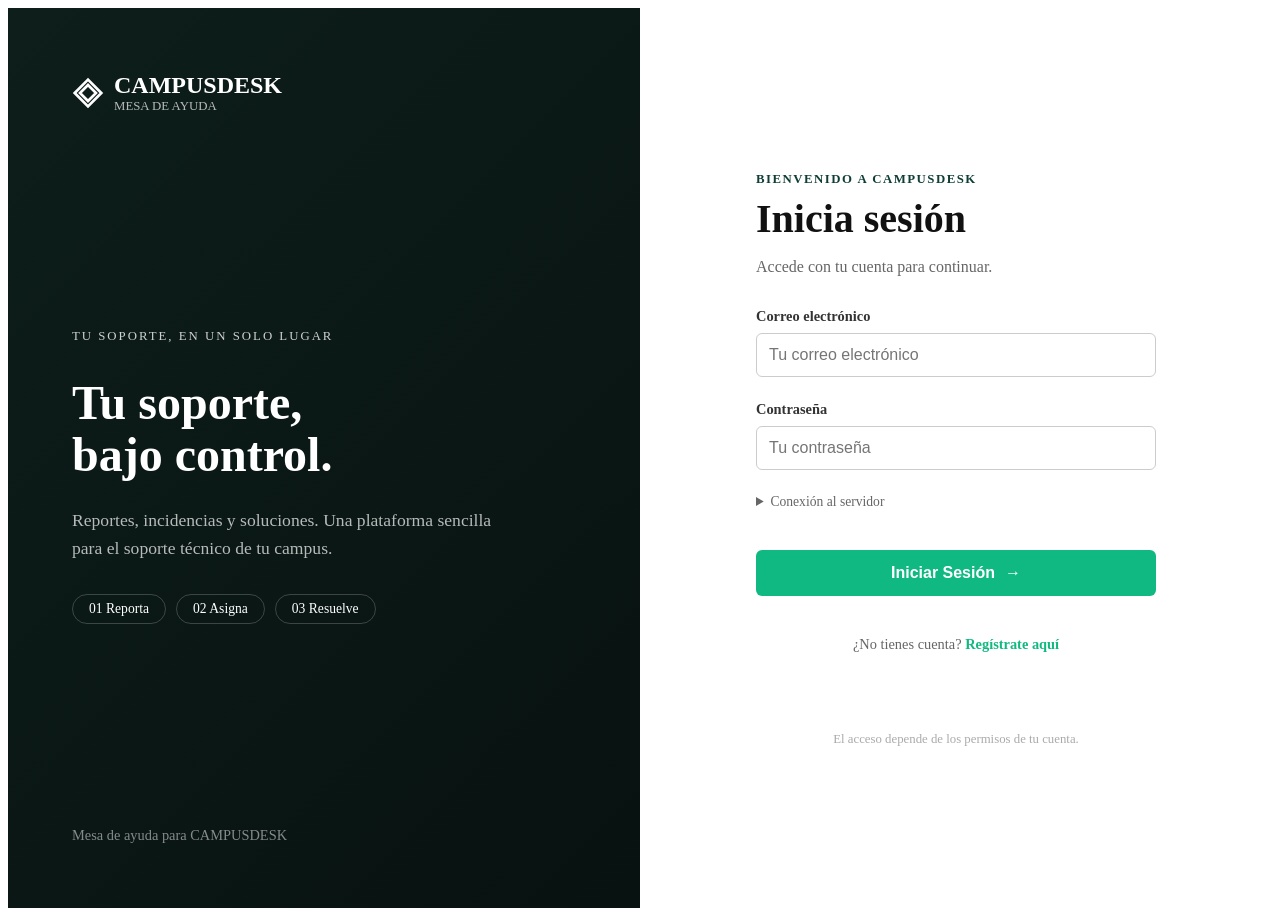
==== commit 04aabedb: "feat(frontend,backend): integrate audit corrections, session lifecycle and redis config - Frontend: " ====
--- a/Frontend/index.html
+++ b/Frontend/index.html
@@ -1,124 +1,184 @@
-<!doctype html>
+<!DOCTYPE html>
 <html lang="es">
-  <head>
-    <meta charset="utf-8">
-    <meta name="viewport" content="width=device-width, initial-scale=1">
-    <meta name="color-scheme" content="light">
-    <title>Nexo · Gestión y seguridad</title>
-    <link rel="stylesheet" href="styles.css">
-    <script src="app.js" defer></script>
-  </head>
-  <body>
-    <div id="toast" role="status" aria-live="polite"></div>
+<head>
+    <meta charset="UTF-8">
+    <meta name="viewport" content="width=device-width, initial-scale=1.0">
+    <title>CAMPUSDESK - Inicio de sesión</title>
+    <link rel="stylesheet" href="styles.css"> <!-- Reutiliza tus estilos existentes -->
+    <style>
+        /* Ajustes y personalización para la marca CAMPUSDESK */
+        :root {
+            --color-principal: #0E3E35;
+            --color-acento: #10B981;
+            --color-oscuro: #0D1E1B;
+        }
+        .banner-izq {
+            background: linear-gradient(135deg, var(--color-oscuro) 0%, #081210 100%);
+        }
+        .btn-primario {
+            background-color: var(--color-acento);
+            border: none;
+            color: white;
+            cursor: pointer;
+            transition: background 0.3s;
+        }
+        .btn-primario:hover {
+            background-color: #059669;
+        }
+    </style>
+</head>
+<body>
+    <div class="split-container" style="display: flex; min-height: 100vh;">
+        <!-- Panel Izquierdo (Branding CAMPUSDESK) -->
+        <div class="banner-izq" style="flex: 1; color: white; padding: 4rem; display: flex; flex-direction: column; justify-content: space-between; background-color: #0D1E1B;">
+            <div>
+                <div class="logo" style="display: flex; align-items: center; gap: 10px; font-weight: bold; font-size: 1.5rem;">
+                    <!-- Icono de rombos entrelazados de la plantilla -->
+                    <svg width="32" height="32" viewBox="0 0 24 24" fill="none" stroke="currentColor" stroke-width="2">
+                        <path d="M12 2L2 12l10 10 10-10L12 2z"/>
+                        <path d="M12 6L6 12l6 6 6-6-6-6z"/>
+                    </svg>
+                    <div>
+                        <span>CAMPUSDESK</span>
+                        <div style="font-size: 0.8rem; font-weight: normal; opacity: 0.7;">MESA DE AYUDA</div>
+                    </div>
+                </div>
+            </div>
 
-    <!-- Pantalla de Login -->
-    <section id="login-screen" class="login-screen">
-      <div class="login-story">
-        <a class="brand" href="#">
-          ◈ <span>NEXO<span class="brand-small">GESTIÓN CONECTADA</span></span>
-        </a>
-        <div>
-          <span class="eyebrow">TU OPERACIÓN, EN UN SOLO LUGAR</span>
-          <h1>Todo conectado.<br>Todo bajo control.</h1>
-          <p>Personas, inventario y ventas. Una plataforma sencilla con acceso a la medida de tu equipo.</p>
-          <div class="story-tags">
-            <span>01 &nbsp; Gestiona</span>
-            <span>02 &nbsp; Conecta</span>
-            <span>03 &nbsp; Crece</span>
-          </div>
+            <div style="max-width: 450px;">
+                <p style="text-transform: uppercase; font-size: 0.8rem; letter-spacing: 2px; opacity: 0.8; margin-bottom: 1rem;">Tu soporte, en un solo lugar</p>
+                <h1 style="font-size: 3rem; font-weight: 800; line-height: 1.1; margin-bottom: 1.5rem;">Tu soporte,<br>bajo control.</h1>
+                <p style="font-size: 1.1rem; opacity: 0.7; line-height: 1.6;">Reportes, incidencias y soluciones. Una plataforma sencilla para el soporte técnico de tu campus.</p>
+                
+                <div style="display: flex; gap: 10px; margin-top: 2rem;">
+                    <span style="border: 1px solid rgba(255,255,255,0.2); padding: 6px 16px; border-radius: 20px; font-size: 0.85rem;">01 Reporta</span>
+                    <span style="border: 1px solid rgba(255,255,255,0.2); padding: 6px 16px; border-radius: 20px; font-size: 0.85rem;">02 Asigna</span>
+                    <span style="border: 1px solid rgba(255,255,255,0.2); padding: 6px 16px; border-radius: 20px; font-size: 0.85rem;">03 Resuelve</span>
+                </div>
+            </div>
+
+            <div style="font-size: 0.9rem; opacity: 0.5;">
+                Mesa de ayuda para CAMPUSDESK
+            </div>
         </div>
-        <small>Una base flexible para tu próximo proyecto.</small>
-      </div>
 
-      <div class="login-panel">
-        <form id="login-form">
-          <span class="eyebrow">BIENVENIDO A NEXO</span>
-          <h2>Inicia sesión</h2>
-          <p class="muted">Accede con tu cuenta para continuar.</p>
+        <!-- Panel Derecho (Formulario) -->
+        <div class="panel-der" style="flex: 1; background: white; display: flex; flex-direction: column; justify-content: center; padding: 4rem; max-width: 600px;">
+            <div style="width: 100%; max-width: 400px; margin: 0 auto;">
+                <span style="color: #0E3E35; font-weight: bold; font-size: 0.8rem; letter-spacing: 1.5px; text-transform: uppercase;">Bienvenido a CAMPUSDESK</span>
+                <h2 style="font-size: 2.5rem; font-weight: 700; margin: 0.5rem 0 0.2rem 0; color: #111;">Inicia sesión</h2>
+                <p style="color: #666; margin-bottom: 2rem;">Accede con tu cuenta para continuar.</p>
 
-          <label>
-            Usuario
-            <input name="username" autocomplete="username" required autofocus placeholder="Tu nombre de usuario">
-          </label>
+                <form id="loginForm" style="display: flex; flex-direction: column; gap: 1.5rem;">
+                    <div style="display: flex; flex-direction: column; gap: 0.5rem;">
+                        <label for="email" style="font-weight: 600; font-size: 0.9rem; color: #333;">Correo electrónico</label>
+                        <input type="email" id="email" required placeholder="Tu correo electrónico" style="padding: 12px; border: 1px solid #ccc; border-radius: 6px; font-size: 1rem;">
+                    </div>
 
-          <label>
-            Contraseña
-            <input name="password" type="password" autocomplete="current-password" required placeholder="Tu contraseña">
-          </label>
+                    <div style="display: flex; flex-direction: column; gap: 0.5rem;">
+                        <label for="password" style="font-weight: 600; font-size: 0.9rem; color: #333;">Contraseña</label>
+                        <input type="password" id="password" required placeholder="Tu contraseña" style="padding: 12px; border: 1px solid #ccc; border-radius: 6px; font-size: 1rem;">
+                    </div>
 
-          <details>
-            <summary>Conexión al servidor</summary>
-            <label>
-              URL de la API
-              <input name="base" type="url" value="http://localhost:8050" required>
-            </label>
-            <small>La aplicación Spring Boot debe estar en ejecución.</small>
-          </details>
+                    <details style="font-size: 0.85rem; color: #666; cursor: pointer;">
+                        <summary>Conexión al servidor</summary>
+                        <input type="text" id="apiUrl" value="http://localhost:8056" style="width: 100%; padding: 8px; margin-top: 5px; border: 1px solid #ddd; border-radius: 4px;">
+                    </details>
 
-          <p id="login-error" class="error" role="alert"></p>
-
-          <button class="primary wide" type="submit">Entrar a mi espacio <span>→</span></button>
-          <small class="login-foot">El acceso depende de los permisos de tu cuenta.</small>
-        </form>
-      </div>
-    </section>
-
-    <!-- Layout Principal -->
-    <div id="app" class="layout" hidden>
-      <aside id="sidebar">
-        <a class="brand" href="#">
-          ◈ <span>NEXO<span class="brand-small">GESTIÓN CONECTADA</span></span>
-        </a>
-        <span class="nav-label">ESPACIO DE TRABAJO</span>
-        <nav id="navigation" aria-label="Menú principal"></nav>
-        <div class="sidebar-bottom">
-          <div class="connection"><i></i> Sesión conectada</div>
-          <small id="server-label"></small>
-          <button id="logout" class="logout">↪ &nbsp; Cerrar sesión</button>
+                    <button type="submit" class="btn-primario" style="padding: 14px; border-radius: 6px; font-size: 1rem; font-weight: bold; display: flex; justify-content: center; align-items: center; gap: 10px; margin-top: 1rem;">
+                        Iniciar Sesión <span>→</span>
+                    </button>
+                    
+                    <p style="text-align: center; font-size: 0.9rem; color: #666; margin-top: 1rem;">
+                        ¿No tienes cuenta? <a href="registro.html" style="color: #10B981; font-weight: bold; text-decoration: none;">Regístrate aquí</a>
+                    </p>
+                </form>
+                
+                <div id="mensajeError" style="color: red; font-size: 0.9rem; margin-top: 1rem; text-align: center; display: none;"></div>
+            </div>
+            
+            <div style="text-align: center; font-size: 0.8rem; color: #aaa; margin-top: 4rem;">
+                El acceso depende de los permisos de tu cuenta.
+            </div>
         </div>
-      </aside>
-
-      <div class="main">
-        <header>
-          <button id="menu-toggle" class="icon-button" aria-label="Abrir menú">☰</button>
-          <span class="breadcrumb">Espacio de trabajo <span>/</span> <strong id="crumb">Inicio</strong></span>
-          <button id="session-button" class="profile">
-            <span id="avatar" class="avatar"></span>
-            <span>
-              <b id="session-name"></b>
-              <small id="session-role"></small>
-            </span>
-          </button>
-        </header>
-
-        <main id="content" tabindex="-1"></main>
-
-        <footer>
-          Nexo · Gestión y seguridad <span>HTML + CSS + JavaScript</span>
-        </footer>
-      </div>
     </div>
 
-    <!-- Modal Reutilizable -->
-    <dialog id="modal">
-      <form id="modal-form">
-        <div class="modal-heading">
-          <div>
-            <span class="eyebrow">GESTIÓN NEXO</span>
-            <h2 id="modal-title"></h2>
-          </div>
-          <button type="button" id="modal-close" class="icon-button" aria-label="Cerrar">✕</button>
-        </div>
+    <!-- Script de autenticación -->
+    <script>
+        const storedApiUrl = localStorage.getItem('api_url') 
+            || (window.location.port === '5506' ? window.location.origin : 'http://localhost:8056');
+        const apiUrlInput = document.getElementById('apiUrl');
+        if (apiUrlInput) apiUrlInput.value = storedApiUrl;
 
-        <div id="modal-body"></div>
-        <p id="modal-error" class="error" role="alert"></p>
+        // Verificación de sesión previa validando contrato con el backend (sin confiar a ciegas en el token)
+        (async function verifyExistingSession() {
+            const token = sessionStorage.getItem('token');
+            if (!token) return;
 
+            try {
+                const resp = await fetch(`${storedApiUrl}/auth/me`, {
+                    method: 'GET',
+                    headers: { 'Authorization': 'Bearer ' + token }
+                });
 
-        <div class="modal-footer">
-          <button type="button" id="modal-cancel" class="secondary">Cancelar</button>
-          <button id="modal-save" type="submit" class="primary">Guardar</button>
-        </div>
-      </form>
-    </dialog>
-  </body>
+                if (resp.ok) {
+                    window.location.replace('dashboard.html');
+                } else {
+                    // Token inválido o revocado en Redis: limpiar almacenamiento
+                    sessionStorage.removeItem('token');
+                    sessionStorage.removeItem('jwt_token');
+                    sessionStorage.removeItem('role');
+                    sessionStorage.removeItem('user_role');
+                    sessionStorage.removeItem('userEmail');
+                    sessionStorage.removeItem('user_email');
+                }
+            } catch (e) {
+                // Si el backend no está accesible, no redirigir a ciegas
+            }
+        })();
+
+        document.getElementById('loginForm').addEventListener('submit', async (e) => {
+            e.preventDefault();
+            const email = document.getElementById('email').value.trim();
+            const password = document.getElementById('password').value;
+            const baseUrl = (document.getElementById('apiUrl').value || storedApiUrl).trim();
+            const errorDiv = document.getElementById('mensajeError');
+            
+            errorDiv.style.display = 'none';
+
+            try {
+                const response = await fetch(`${baseUrl}/auth/login`, {
+                    method: 'POST',
+                    headers: { 'Content-Type': 'application/json' },
+                    body: JSON.stringify({ email, password })
+                });
+
+                if (response.ok) {
+                    const data = await response.json();
+                    const role = data.role || data.rol || 'USER';
+                    sessionStorage.setItem('token', data.token);
+                    sessionStorage.setItem('jwt_token', data.token);
+                    sessionStorage.setItem('role', role);
+                    sessionStorage.setItem('user_role', role);
+                    sessionStorage.setItem('userEmail', email);
+                    sessionStorage.setItem('user_email', email);
+                    
+                    // Almacenar URL de la API para que las demás páginas la usen
+                    localStorage.setItem('api_url', baseUrl);
+                    localStorage.setItem('nexo.base', baseUrl);
+                    
+                    window.location.href = 'dashboard.html'; // Redirige al Dashboard
+                } else {
+                    const errData = await response.json().catch(() => null);
+                    const errorMsg = (errData && (errData.message || errData.error)) || 'Credenciales inválidas. Verifica tu correo y contraseña.';
+                    errorDiv.textContent = errorMsg;
+                    errorDiv.style.display = 'block';
+                }
+            } catch (error) {
+                errorDiv.textContent = `No se pudo conectar con el servidor (${baseUrl}). Verifica que el Backend esté encendido.`;
+                errorDiv.style.display = 'block';
+            }
+        });
+    </script>
+</body>
 </html>
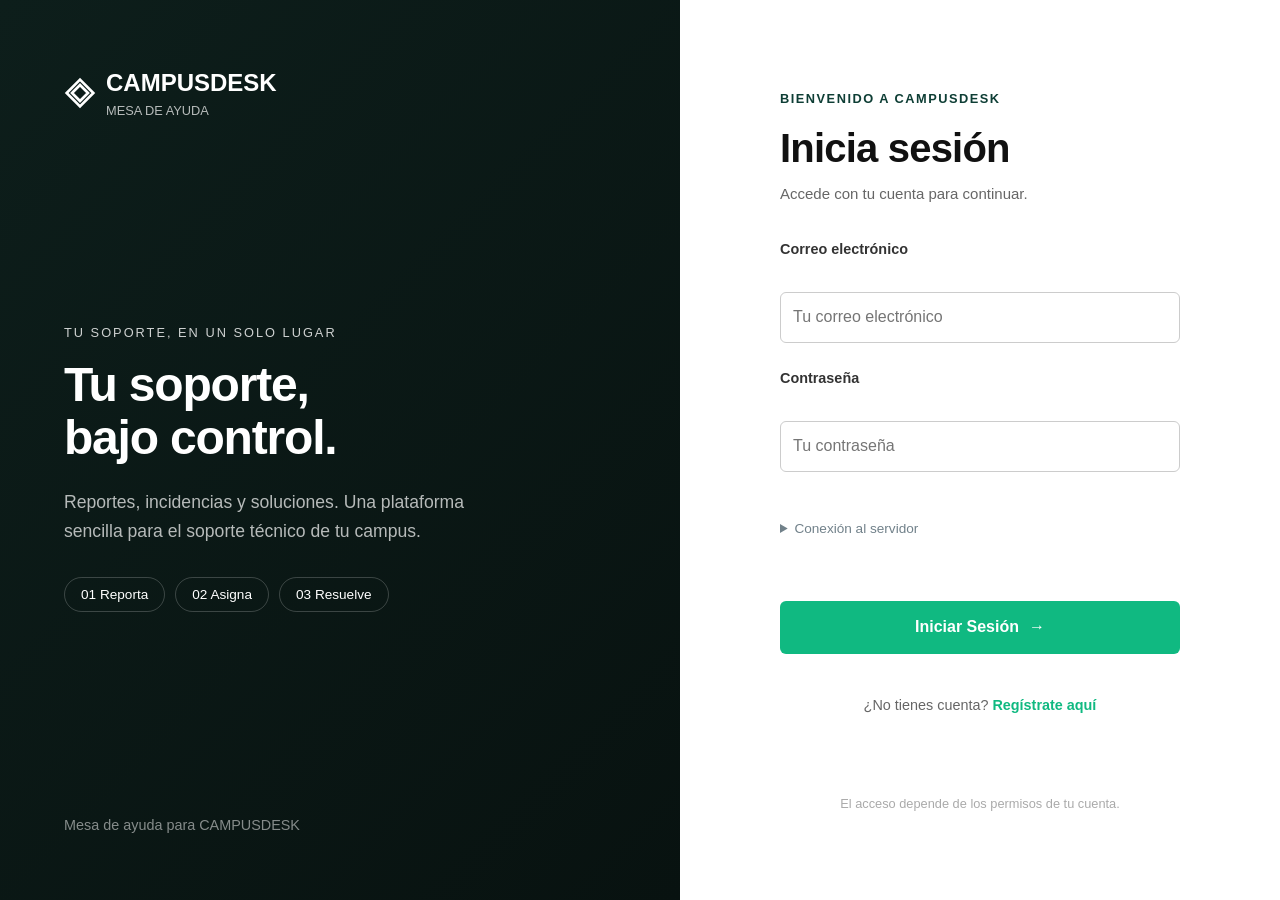
==== commit 6bcecacb: "Complete CAMPUSDESK integration and ticket workflow" ====
--- a/Frontend/index.html
+++ b/Frontend/index.html
@@ -49,7 +49,7 @@
                 <p style="text-transform: uppercase; font-size: 0.8rem; letter-spacing: 2px; opacity: 0.8; margin-bottom: 1rem;">Tu soporte, en un solo lugar</p>
                 <h1 style="font-size: 3rem; font-weight: 800; line-height: 1.1; margin-bottom: 1.5rem;">Tu soporte,<br>bajo control.</h1>
                 <p style="font-size: 1.1rem; opacity: 0.7; line-height: 1.6;">Reportes, incidencias y soluciones. Una plataforma sencilla para el soporte técnico de tu campus.</p>
-                
+
                 <div style="display: flex; gap: 10px; margin-top: 2rem;">
                     <span style="border: 1px solid rgba(255,255,255,0.2); padding: 6px 16px; border-radius: 20px; font-size: 0.85rem;">01 Reporta</span>
                     <span style="border: 1px solid rgba(255,255,255,0.2); padding: 6px 16px; border-radius: 20px; font-size: 0.85rem;">02 Asigna</span>
@@ -88,15 +88,15 @@
                     <button type="submit" class="btn-primario" style="padding: 14px; border-radius: 6px; font-size: 1rem; font-weight: bold; display: flex; justify-content: center; align-items: center; gap: 10px; margin-top: 1rem;">
                         Iniciar Sesión <span>→</span>
                     </button>
-                    
+
                     <p style="text-align: center; font-size: 0.9rem; color: #666; margin-top: 1rem;">
                         ¿No tienes cuenta? <a href="registro.html" style="color: #10B981; font-weight: bold; text-decoration: none;">Regístrate aquí</a>
                     </p>
                 </form>
-                
+
                 <div id="mensajeError" style="color: red; font-size: 0.9rem; margin-top: 1rem; text-align: center; display: none;"></div>
             </div>
-            
+
             <div style="text-align: center; font-size: 0.8rem; color: #aaa; margin-top: 4rem;">
                 El acceso depende de los permisos de tu cuenta.
             </div>
@@ -105,7 +105,7 @@
 
     <!-- Script de autenticación -->
     <script>
-        const storedApiUrl = localStorage.getItem('api_url') 
+        const storedApiUrl = localStorage.getItem('api_url')
             || (window.location.port === '5506' ? window.location.origin : 'http://localhost:8056');
         const apiUrlInput = document.getElementById('apiUrl');
         if (apiUrlInput) apiUrlInput.value = storedApiUrl;
@@ -143,7 +143,7 @@
             const password = document.getElementById('password').value;
             const baseUrl = (document.getElementById('apiUrl').value || storedApiUrl).trim();
             const errorDiv = document.getElementById('mensajeError');
-            
+
             errorDiv.style.display = 'none';
 
             try {
@@ -162,11 +162,11 @@
                     sessionStorage.setItem('user_role', role);
                     sessionStorage.setItem('userEmail', email);
                     sessionStorage.setItem('user_email', email);
-                    
+
                     // Almacenar URL de la API para que las demás páginas la usen
                     localStorage.setItem('api_url', baseUrl);
                     localStorage.setItem('nexo.base', baseUrl);
-                    
+
                     window.location.href = 'dashboard.html'; // Redirige al Dashboard
                 } else {
                     const errData = await response.json().catch(() => null);
--- a/Frontend/styles.css
+++ b/Frontend/styles.css
@@ -0,0 +1,1623 @@
+:root {
+    --ink:#182a32;
+    --muted:#71818a;
+    --green:#14796c;
+    --mint:#e6f3ed;
+    --orange:#e49e63;
+    --line:#e2e8e7;
+    --bg:#f5f7f6;
+    --side:#172f32
+}
+* {
+    box-sizing:border-box
+}
+body {
+    margin:0;
+    color:var(--ink);
+    background:var(--bg);
+    font:15px/1.55 "Segoe UI",Arial,sans-serif
+}
+button,input,select,textarea {
+    font:inherit
+}
+button,a,input,select,summary {
+    touch-action:manipulation
+}
+button {
+    cursor:pointer;
+    border:0;
+    border-radius:9px;
+    padding:11px 16px;
+    font-weight:600;
+    transition:background .15s
+}
+button:disabled {
+    opacity:.5;
+    cursor:wait
+}
+button:focus-visible,a:focus-visible,input:focus-visible,select:focus-visible,summary:focus-visible {
+    outline:3px solid #e0a265;
+    outline-offset:3px
+}
+a {
+    color:var(--green)
+}
+[hidden] {
+    display:none!important
+}
+.primary {
+    background:var(--green);
+    color:white
+}
+.primary:hover {
+    background:#0a6156
+}
+.secondary {
+    border:1px solid var(--line);
+    background:white;
+    color:var(--ink)
+}
+.danger {
+    background:#ffeded;
+    color:#a93636
+}
+.link-button {
+    background:transparent;
+    color:var(--green);
+    padding:5px 8px
+}
+.icon-button {
+    background:transparent;
+    font-size:20px;
+    padding:6px 10px
+}
+.muted,small {
+    color:var(--muted)
+}
+.eyebrow {
+    color:var(--green);
+    font-size:11px;
+    letter-spacing:2px;
+    font-weight:750
+}
+h1,h2,h3,p {
+    margin-top:0
+}
+h1 {
+    font-size:33px;
+    letter-spacing:-1.2px;
+    line-height:1.2;
+    margin-bottom:10px
+}
+h2 {
+    font-size:27px;
+    letter-spacing:-.8px;
+    margin-bottom:12px
+}
+h3 {
+    font-size:18px;
+    margin-bottom:7px
+}
+.brand {
+    display:flex;
+    gap:13px;
+    align-items:center;
+    color:white;
+    text-decoration:none;
+    font-size:31px;
+    font-weight:700;
+    letter-spacing:3px
+}
+.brand-small {
+    display:block;
+    font-size:8px;
+    font-weight:500;
+    letter-spacing:2px;
+    color:#a2beb9;
+    margin-top:-4px
+}
+.login-screen {
+    min-height:100vh;
+    display:grid;
+    grid-template-columns:1.05fr 1fr
+}
+.login-story {
+    background:var(--side);
+    color:white;
+    display:flex;
+    flex-direction:column;
+    justify-content:space-between;
+    padding:55px 9%;
+    background-image:radial-gradient(ellipse at 90% 70%,#305651 0,transparent 65%)
+}
+.login-story h1 {
+    font-size:clamp(36px,4vw,62px);
+    margin-top:22px
+}
+.login-story p {
+    max-width:390px;
+    color:#b2cac5;
+    font-size:17px;
+    line-height:1.8
+}
+.login-story .eyebrow {
+    color:#b2dace
+}
+.story-tags {
+    display:flex;
+    gap:10px;
+    margin-top:40px;
+    flex-wrap:wrap
+}
+.story-tags span {
+    border:1px solid #49635f;
+    border-radius:24px;
+    padding:9px 15px;
+    color:#cadbd8;
+    font-size:12px
+}
+.login-panel {
+    display:grid;
+    place-items:center;
+    padding:50px 25px;
+    background:#fff
+}
+.login-panel form {
+    width:min(100%,365px)
+}
+.login-panel h2 {
+    margin-top:12px;
+    font-size:35px
+}
+.login-panel label {
+    margin-top:22px
+}
+.wide {
+    width:100%;
+    display:flex;
+    justify-content:space-between
+}
+.login-foot {
+    display:block;
+    text-align:center;
+    margin-top:24px;
+    font-size:12px
+}
+label {
+    display:block;
+    font-size:13px;
+    font-weight:600;
+    margin-bottom:17px
+}
+input,select,textarea {
+    display:block;
+    width:100%;
+    border:1px solid #d6e0de;
+    background:#fff;
+    color:var(--ink);
+    border-radius:8px;
+    padding:11px 12px;
+    margin-top:7px;
+    min-width:0
+}
+input[type=checkbox] {
+    width:auto;
+    display:inline;
+    margin:0;
+    accent-color:var(--green)
+}
+input:disabled {
+    background:var(--bg)
+}
+details {
+    font-size:12px;
+    margin:22px 0
+}
+summary {
+    cursor:pointer;
+    color:var(--muted)
+}
+.error {
+    color:#b63535;
+    font-size:13px;
+    margin:13px 0;
+    white-space:pre-line
+}
+.layout {
+    display:flex;
+    min-height:100vh
+}
+aside {
+    width:235px;
+    position:fixed;
+    inset:0 auto 0 0;
+    background:var(--side);
+    color:#b7cfca;
+    padding:32px 20px;
+    display:flex;
+    flex-direction:column;
+    z-index:5
+}
+aside .brand {
+    margin:0 14px 46px
+}
+.nav-label {
+    font-size:9px;
+    letter-spacing:1.6px;
+    margin:0 16px 16px;
+    color:#7eaaa2
+}
+nav button {
+    display:flex;
+    align-items:center;
+    gap:14px;
+    background:transparent;
+    color:#bdd0cb;
+    width:100%;
+    text-align:left;
+    margin:5px 0;
+    padding:12px 17px;
+    font-weight:500
+}
+nav button.active {
+    background:#2c514d;
+    color:#fff
+}
+nav button:hover {
+    background:#244541
+}
+.nav-icon {
+    font-size:19px;
+    width:22px
+}
+.sidebar-bottom {
+    margin-top:auto;
+    padding:22px 12px 0
+}
+.connection {
+    font-size:11px;
+    color:#c6dad5
+}
+.connection i {
+    display:inline-block;
+    width:6px;
+    height:6px;
+    background:#8cccb4;
+    border-radius:50%;
+    margin-right:7px
+}
+.sidebar-bottom small {
+    display:block;
+    font-size:9px;
+    overflow-wrap:anywhere;
+    margin:9px 0 22px
+}
+.logout {
+    background:transparent;
+    color:#b7cfca;
+    padding:8px 0;
+    font-size:12px
+}
+.main {
+    margin-left:235px;
+    width:calc(100% - 235px)
+}
+header {
+    height:88px;
+    background:white;
+    border-bottom:1px solid var(--line);
+    padding:0 40px;
+    display:flex;
+    align-items:center;
+    justify-content:space-between
+}
+.breadcrumb {
+    color:var(--muted);
+    font-size:12px
+}
+.breadcrumb span {
+    margin:0 15px;
+    color:#bfc8c6
+}
+.breadcrumb strong {
+    font-weight:500;
+    color:var(--ink)
+}
+.profile {
+    display:flex;
+    align-items:center;
+    gap:12px;
+    background:transparent;
+    text-align:left;
+    padding:0
+}
+.profile b {
+    font-size:12px
+}
+.profile small {
+    display:block;
+    font-size:10px
+}
+.avatar {
+    background:#edf3ec;
+    color:var(--green);
+    width:38px;
+    height:38px;
+    border:1px solid #dce8dd;
+    border-radius:50%;
+    display:grid;
+    place-items:center;
+    font-size:13px
+}
+#menu-toggle {
+    display:none
+}
+main {
+    padding:37px 40px;
+    max-width:1500px;
+    margin:auto;
+    min-height:calc(100vh - 145px)
+}
+.page-heading {
+    display:flex;
+    justify-content:space-between;
+    align-items:center;
+    gap:15px;
+    margin-bottom:27px
+}
+.page-heading p {
+    color:var(--muted);
+    font-size:13px;
+    margin:0
+}
+.page-heading .eyebrow {
+    display:block;
+    margin-bottom:9px
+}
+.page-heading h1 {
+    font-size:29px
+}
+.date-label {
+    font-size:12px;
+    color:var(--muted)
+}
+.cards {
+    display:grid;
+    grid-template-columns:repeat(3,minmax(0,1fr));
+    gap:18px;
+    margin:25px 0
+}
+.card {
+    background:white;
+    border:1px solid var(--line);
+    border-radius:13px;
+    padding:23px
+}
+.card-icon {
+    display:grid;
+    place-items:center;
+    width:39px;
+    height:39px;
+    border-radius:10px;
+    background:var(--mint);
+    color:var(--green);
+    font-size:21px;
+    margin-bottom:18px
+}
+.card:nth-child(2) .card-icon {
+    background:#fbefe5;
+    color:#b98251
+}
+.card:nth-child(3) .card-icon {
+    background:#eaf0f8;
+    color:#657f9c
+}
+.card .metric {
+    font-size:35px;
+    font-weight:650;
+    letter-spacing:-1px;
+    margin:5px 0
+}
+.card p {
+    font-size:12px;
+    color:var(--muted)
+}
+.hero {
+    background:#e7efe8;
+    border:1px solid #d3e1d4;
+    border-radius:13px;
+    padding:28px 30px;
+    display:flex;
+    align-items:center;
+    justify-content:space-between;
+    gap:20px
+}
+.hero h2 {
+    font-size:23px
+}
+.hero p {
+    max-width:570px;
+    font-size:13px;
+    color:#5a7466;
+    margin-bottom:0
+}
+.hero-mark {
+    font-size:63px;
+    color:#729b83;
+    line-height:1
+}
+.panel {
+    background:#fff;
+    border:1px solid var(--line);
+    border-radius:13px;
+    overflow:hidden;
+    margin-top:20px
+}
+.panel-title {
+    display:flex;
+    justify-content:space-between;
+    align-items:center;
+    padding:21px 24px;
+    border-bottom:1px solid var(--line)
+}
+.panel-title h3 {
+    margin:0;
+    font-size:16px
+}
+.toolbar {
+    display:flex;
+    gap:9px;
+    align-items:center;
+    flex-wrap:wrap
+}
+.toolbar input {
+    max-width:260px;
+    margin:0;
+    padding:9px 12px;
+    font-size:12px
+}
+.table-wrap {
+    overflow-x:auto
+}
+table {
+    width:100%;
+    border-collapse:collapse;
+    font-size:13px;
+    text-align:left
+}
+th {
+    font-weight:600;
+    font-size:10px;
+    text-transform:uppercase;
+    letter-spacing:.7px;
+    color:var(--muted);
+    padding:13px 22px;
+    background:#fafcfb
+}
+td {
+    padding:17px 22px;
+    border-bottom:1px solid #eef1ef;
+    vertical-align:middle
+}
+tr:last-child td {
+    border-bottom:0
+}
+.cell-title {
+    font-weight:600
+}
+.cell-sub {
+    font-size:11px;
+    color:var(--muted);
+    display:block;
+    margin-top:3px
+}
+.badge {
+    display:inline-flex;
+    padding:4px 9px;
+    border-radius:5px;
+    font-size:10px;
+    font-weight:600;
+    background:var(--mint);
+    color:var(--green);
+    white-space:nowrap
+}
+.badge.off {
+    color:#9c6b45;
+    background:#fbefe4
+}
+.actions {
+    display:flex;
+    gap:4px;
+    flex-wrap:wrap
+}
+.actions button {
+    font-size:11px;
+    padding:6px 8px
+}
+.empty {
+    padding:45px 25px;
+    text-align:center;
+    color:var(--muted);
+    font-size:13px
+}
+.pagination {
+    display:flex;
+    justify-content:space-between;
+    align-items:center;
+    padding:15px 22px;
+    border-top:1px solid var(--line);
+    font-size:11px;
+    color:var(--muted)
+}
+.pagination button {
+    font-size:11px;
+    padding:6px 11px
+}
+.quick-links {
+    display:grid;
+    grid-template-columns:repeat(2,minmax(0,1fr));
+    gap:1px;
+    background:var(--line)
+}
+.quick-link {
+    padding:22px;
+    background:white;
+    border-radius:0;
+    text-align:left;
+    display:flex;
+    justify-content:space-between;
+    color:var(--ink)
+}
+.quick-link small {
+    display:block;
+    font-size:11px;
+    font-weight:400;
+    margin-top:4px
+}
+.note {
+    background:#f0f5f2;
+    border-radius:8px;
+    padding:13px 15px;
+    color:#587166;
+    font-size:12px;
+    margin-bottom:18px
+}
+.fields {
+    display:grid;
+    grid-template-columns:1fr 1fr;
+    gap:0 18px
+}
+.check-label {
+    display:flex;
+    gap:10px;
+    align-items:center;
+    font-weight:400
+}
+.chips {
+    display:flex;
+    gap:6px;
+    flex-wrap:wrap
+}
+.chip {
+    background:#f0f4f2;
+    color:#4f7165;
+    border-radius:5px;
+    padding:4px 7px;
+    font-size:10px;
+    overflow-wrap:anywhere
+}
+.checks {
+    display:grid;
+    grid-template-columns:1fr 1fr;
+    gap:10px;
+    max-height:220px;
+    overflow:auto;
+    padding:12px;
+    border:1px solid var(--line);
+    border-radius:8px;
+    margin-bottom:18px
+}
+.checks label {
+    font-size:11px;
+    margin:0;
+    display:flex;
+    align-items:center;
+    gap:7px
+}
+.inline-fields {
+    display:flex;
+    gap:10px;
+    align-items:end
+}
+.inline-fields label {
+    flex:1
+}
+.sale-line {
+    display:grid;
+    grid-template-columns:1fr 100px 35px;
+    gap:10px;
+    align-items:center;
+    margin-bottom:10px
+}
+.sale-line input {
+    margin:0
+}
+.sale-line select {
+    margin:0
+}
+.totals {
+    display:flex;
+    justify-content:space-between;
+    background:var(--bg);
+    padding:15px;
+    margin-top:20px;
+    border-radius:9px
+}
+.totals b {
+    font-size:23px;
+    color:var(--green)
+}
+dialog {
+    border:0;
+    border-radius:14px;
+    box-shadow:0 25px 100px #102c3240;
+    width:min(680px,calc(100% - 30px));
+    max-height:90vh;
+    padding:0
+}
+dialog::backdrop {
+    background:#132e3260;
+    backdrop-filter:blur(3px)
+}
+#modal-form {
+    padding:27px
+}
+.modal-heading {
+    display:flex;
+    align-items:start;
+    justify-content:space-between;
+    margin-bottom:18px
+}
+.modal-heading h2 {
+    font-size:23px;
+    margin-top:8px
+}
+.modal-footer {
+    display:flex;
+    justify-content:flex-end;
+    gap:10px;
+    border-top:1px solid var(--line);
+    padding-top:20px;
+    margin-top:22px
+}
+.info-row {
+    display:flex;
+    justify-content:space-between;
+    gap:20px;
+    padding:8px 0;
+    border-bottom:1px solid var(--line);
+    font-size:13px
+}
+.info-row:last-child {
+    border:0
+}
+.info-row b {
+    text-align:right
+}
+.permission-group {
+    margin:20px 0
+}
+.permission-group h3 {
+    font-size:13px
+}
+footer {
+    padding:17px 40px;
+    border-top:1px solid var(--line);
+    font-size:10px;
+    color:var(--muted);
+    display:flex;
+    justify-content:space-between
+}
+#toast {
+    position:fixed;
+    bottom:25px;
+    right:25px;
+    z-index:30;
+    max-width:400px;
+    background:var(--side);
+    color:white;
+    padding:14px 20px;
+    border-radius:10px;
+    box-shadow:0 8px 30px #17323222;
+    display:none;
+    font-size:13px
+}
+#toast.visible {
+    display:block
+}
+#toast.bad {
+    background:#943c3c
+}
+@media(max-width:1100px) {
+    aside {
+        width:205px
+    }
+    .main {
+        margin-left:205px;
+        width:calc(100% - 205px)
+    }
+    main,header {
+        padding-left:25px;
+        padding-right:25px
+    }
+    td,th {
+        padding-left:15px;
+        padding-right:15px
+    }
+    .cards {
+        gap:12px
+    }
+}
+@media(max-width:760px) {
+    .login-screen {
+        grid-template-columns:1fr
+    }
+    .login-story {
+        padding:28px;
+        min-height:300px
+    }
+    .login-story .brand {
+        margin-bottom:30px
+    }
+    .login-story h1 {
+        font-size:36px
+    }
+    .login-story small,.story-tags {
+        display:none
+    }
+    .login-panel {
+        padding:35px 25px
+    }
+    .login-panel h2 {
+        font-size:28px
+    }
+    aside {
+        transform:translateX(-100%);
+        transition:transform .2s;
+        width:235px
+    }
+    aside.open {
+        transform:translateX(0);
+        box-shadow:0 0 0 100vw #182a3260
+    }
+    .main {
+        margin-left:0;
+        width:100%
+    }
+    header {
+        height:75px;
+        padding:0 18px;
+        gap:10px
+    }
+    #menu-toggle {
+        display:block
+    }
+    .breadcrumb {
+        display:none
+    }
+    main {
+        padding:25px 18px
+    }
+    .cards {
+        grid-template-columns:1fr
+    }
+    .card {
+        display:grid;
+        grid-template-columns:50px 1fr auto;
+        gap:10px;
+        align-items:center
+    }
+    .card-icon {
+        margin:0
+    }
+    .card p {
+        margin:0
+    }
+    .card .metric {
+        font-size:28px
+    }
+    .card .link-button {
+        grid-column:2/4;
+        text-align:left;
+        padding-left:0
+    }
+    .hero {
+        padding:20px
+    }
+    .hero-mark {
+        display:none
+    }
+    .page-heading {
+        align-items:start
+    }
+    .page-heading h1 {
+        font-size:26px
+    }
+    .date-label {
+        display:none
+    }
+    .panel-title {
+        padding:16px;
+        gap:10px;
+        flex-wrap:wrap
+    }
+    .quick-links {
+        grid-template-columns:1fr
+    }
+    .fields {
+        grid-template-columns:1fr
+    }
+    .checks {
+        grid-template-columns:1fr
+    }
+    .sale-line {
+        grid-template-columns:1fr 65px 30px
+    }
+    .profile small {
+        font-size:9px
+    }
+    .page-heading .toolbar button {
+        padding:9px;
+        font-size:12px
+    }
+    footer {
+        padding:18px
+    }
+    footer span {
+        display:none
+    }
+    .inline-fields {
+        flex-wrap:wrap
+    }
+    .inline-fields label {
+        min-width:160px
+    }
+    #toast {
+        left:18px;
+        right:18px;
+        max-width:none
+    }
+}
+
+/* ==============================================================================
+   CAMPUSDESK - Soporte Técnico & Mesa de Ayuda (TechNova Solutions)
+   ============================================================================== */
+:root {
+    --brand-dark: #0D1E1B;
+    --brand-emerald: #10B981;
+    --brand-teal: #064E3B;
+    --brand-light: #F8FAFC;
+    --brand-border: #E2E8F0;
+    --status-abierta: #0284C7;
+    --status-asignada: #D97706;
+    --status-proceso: #6366F1;
+    --status-resuelta: #10B981;
+    --status-cerrada: #64748B;
+}
+
+.campus-app {
+    min-height: 100vh;
+    display: flex;
+    flex-direction: column;
+    background: #F1F5F9;
+    font-family: -apple-system, BlinkMacSystemFont, "Segoe UI", Roboto, Helvetica, Arial, sans-serif;
+    color: #1E293B;
+}
+
+/* Navbar */
+.campus-navbar {
+    background: #0D1E1B;
+    color: white;
+    padding: 14px 28px;
+    display: flex;
+    justify-content: space-between;
+    align-items: center;
+    border-bottom: 1px solid rgba(16, 185, 129, 0.2);
+    position: sticky;
+    top: 0;
+    z-index: 100;
+    box-shadow: 0 4px 20px rgba(0, 0, 0, 0.15);
+}
+
+.campus-brand {
+    display: flex;
+    align-items: center;
+    gap: 12px;
+    text-decoration: none;
+    color: white;
+}
+
+.campus-brand-title {
+    font-size: 19px;
+    font-weight: 800;
+    letter-spacing: 1.5px;
+    margin: 0;
+    color: #FFFFFF;
+}
+
+.campus-brand-sub {
+    font-size: 10px;
+    letter-spacing: 1.5px;
+    color: #34D399;
+    text-transform: uppercase;
+}
+
+.navbar-user {
+    display: flex;
+    align-items: center;
+    gap: 16px;
+}
+
+.user-chip {
+    display: flex;
+    align-items: center;
+    gap: 10px;
+    background: rgba(255, 255, 255, 0.08);
+    padding: 6px 14px;
+    border-radius: 999px;
+    border: 1px solid rgba(255, 255, 255, 0.12);
+}
+
+.role-pill {
+    font-size: 11px;
+    font-weight: 700;
+    padding: 3px 8px;
+    border-radius: 999px;
+    text-transform: uppercase;
+    letter-spacing: 0.5px;
+}
+
+.role-pill.admin {
+    background: #FEF3C7;
+    color: #92400E;
+}
+
+.role-pill.technician {
+    background: #E0E7FF;
+    color: #3730A3;
+}
+
+.role-pill.user {
+    background: #D1FAE5;
+    color: #065F46;
+}
+
+.btn-ghost-logout {
+    background: transparent;
+    border: 1px solid rgba(239, 68, 68, 0.5);
+    color: #FCA5A5;
+    padding: 6px 14px;
+    border-radius: 6px;
+    font-size: 13px;
+    cursor: pointer;
+    transition: all 0.2s;
+}
+
+.btn-ghost-logout:hover {
+    background: rgba(239, 68, 68, 0.15);
+    color: #EF4444;
+}
+
+/* Main Container */
+.campus-main {
+    max-width: 1280px;
+    width: 100%;
+    margin: 0 auto;
+    padding: 28px 20px;
+    flex: 1;
+}
+
+/* Header Section */
+.view-header {
+    display: flex;
+    justify-content: space-between;
+    align-items: center;
+    margin-bottom: 24px;
+    flex-wrap: wrap;
+    gap: 16px;
+}
+
+.view-title h1 {
+    font-size: 26px;
+    font-weight: 700;
+    margin: 0 0 4px 0;
+    color: #0F172A;
+}
+
+.view-title p {
+    color: #64748B;
+    margin: 0;
+    font-size: 14px;
+}
+
+.view-actions {
+    display: flex;
+    gap: 10px;
+}
+
+.btn-campus-primary {
+    background: #10B981;
+    color: white;
+    border: none;
+    padding: 10px 18px;
+    border-radius: 8px;
+    font-weight: 600;
+    font-size: 14px;
+    cursor: pointer;
+    display: inline-flex;
+    align-items: center;
+    gap: 8px;
+    transition: all 0.2s;
+    box-shadow: 0 2px 6px rgba(16, 185, 129, 0.25);
+}
+
+.btn-campus-primary:hover {
+    background: #059669;
+    box-shadow: 0 4px 12px rgba(16, 185, 129, 0.35);
+}
+
+.btn-campus-secondary {
+    background: white;
+    color: #334155;
+    border: 1px solid #CBD5E1;
+    padding: 10px 16px;
+    border-radius: 8px;
+    font-weight: 600;
+    font-size: 14px;
+    cursor: pointer;
+    display: inline-flex;
+    align-items: center;
+    gap: 6px;
+    transition: all 0.2s;
+}
+
+.btn-campus-secondary:hover {
+    background: #F8FAFC;
+    border-color: #94A3B8;
+}
+
+/* Metrics Grid */
+.metrics-grid {
+    display: grid;
+    grid-template-columns: repeat(6, 1fr);
+    gap: 14px;
+    margin-bottom: 24px;
+}
+
+@media (max-width: 1024px) {
+    .metrics-grid {
+        grid-template-columns: repeat(3, 1fr);
+    }
+}
+
+@media (max-width: 640px) {
+    .metrics-grid {
+        grid-template-columns: repeat(2, 1fr);
+    }
+}
+
+.metric-card {
+    background: white;
+    border: 1px solid #E2E8F0;
+    border-radius: 10px;
+    padding: 16px;
+    cursor: pointer;
+    transition: all 0.2s ease;
+    box-shadow: 0 1px 3px rgba(0,0,0,0.03);
+    position: relative;
+    overflow: hidden;
+}
+
+.metric-card:hover {
+    transform: translateY(-2px);
+    box-shadow: 0 6px 16px rgba(0,0,0,0.06);
+    border-color: #CBD5E1;
+}
+
+.metric-card.active-filter {
+    border-color: #10B981;
+    box-shadow: 0 0 0 2px rgba(16, 185, 129, 0.3);
+}
+
+.metric-card::before {
+    content: '';
+    position: absolute;
+    top: 0;
+    left: 0;
+    right: 0;
+    height: 4px;
+    background: #CBD5E1;
+}
+
+.metric-card.m-total::before { background: #3B82F6; }
+.metric-card.m-abierta::before { background: var(--status-abierta); }
+.metric-card.m-asignada::before { background: var(--status-asignada); }
+.metric-card.m-proceso::before { background: var(--status-proceso); }
+.metric-card.m-resuelta::before { background: var(--status-resuelta); }
+.metric-card.m-cerrada::before { background: var(--status-cerrada); }
+
+.metric-num {
+    font-size: 26px;
+    font-weight: 800;
+    color: #0F172A;
+    line-height: 1.2;
+    margin-bottom: 4px;
+}
+
+.metric-lbl {
+    font-size: 12px;
+    font-weight: 600;
+    color: #64748B;
+    text-transform: uppercase;
+    letter-spacing: 0.5px;
+}
+
+/* Control Toolbar & Filters */
+.toolbar-card {
+    background: white;
+    border: 1px solid #E2E8F0;
+    border-radius: 10px;
+    padding: 16px 20px;
+    margin-bottom: 20px;
+    display: flex;
+    flex-wrap: wrap;
+    gap: 12px;
+    align-items: center;
+    box-shadow: 0 1px 3px rgba(0,0,0,0.02);
+}
+
+.toolbar-search {
+    flex: 1;
+    min-width: 220px;
+}
+
+.toolbar-search input {
+    margin: 0;
+    padding: 9px 14px;
+    font-size: 14px;
+    border: 1px solid #CBD5E1;
+    border-radius: 6px;
+    width: 100%;
+}
+
+.toolbar-selects {
+    display: flex;
+    gap: 10px;
+    flex-wrap: wrap;
+}
+
+.toolbar-selects select {
+    margin: 0;
+    padding: 9px 12px;
+    font-size: 13.5px;
+    border: 1px solid #CBD5E1;
+    border-radius: 6px;
+    background: white;
+    color: #334155;
+    cursor: pointer;
+}
+
+/* Table Card */
+.table-card {
+    background: white;
+    border: 1px solid #E2E8F0;
+    border-radius: 10px;
+    overflow: hidden;
+    box-shadow: 0 2px 8px rgba(0,0,0,0.03);
+}
+
+.table-responsive {
+    overflow-x: auto;
+}
+
+.campus-table {
+    width: 100%;
+    border-collapse: collapse;
+    font-size: 14px;
+    text-align: left;
+}
+
+.campus-table th {
+    background: #F8FAFC;
+    color: #475569;
+    font-weight: 600;
+    padding: 14px 16px;
+    border-bottom: 1px solid #E2E8F0;
+    white-space: nowrap;
+    text-transform: uppercase;
+    font-size: 11.5px;
+    letter-spacing: 0.5px;
+}
+
+.campus-table td {
+    padding: 14px 16px;
+    border-bottom: 1px solid #F1F5F9;
+    color: #334155;
+    vertical-align: middle;
+}
+
+.campus-table tr:hover td {
+    background: #F8FAFC;
+}
+
+/* Badges */
+.badge {
+    display: inline-flex;
+    align-items: center;
+    padding: 3px 9px;
+    border-radius: 999px;
+    font-size: 11.5px;
+    font-weight: 700;
+    letter-spacing: 0.3px;
+    text-transform: uppercase;
+    white-space: nowrap;
+}
+
+/* Status Badges */
+.badge-status-ABIERTA {
+    background: #E0F2FE;
+    color: #0369A1;
+    border: 1px solid #BAE6FD;
+}
+.badge-status-ASIGNADA {
+    background: #FEF3C7;
+    color: #B45309;
+    border: 1px solid #FDE68A;
+}
+.badge-status-EN_PROCESO {
+    background: #EEF2FF;
+    color: #4338CA;
+    border: 1px solid #C7D2FE;
+}
+.badge-status-RESUELTA {
+    background: #D1FAE5;
+    color: #065F46;
+    border: 1px solid #A7F3D0;
+}
+.badge-status-CERRADA {
+    background: #F1F5F9;
+    color: #475569;
+    border: 1px solid #CBD5E1;
+}
+
+/* Priority Badges */
+.badge-prio-BAJA {
+    background: #F0FDF4;
+    color: #166534;
+    border: 1px solid #DCFCE7;
+}
+.badge-prio-MEDIA {
+    background: #FEF9C3;
+    color: #854D0E;
+    border: 1px solid #FEF08A;
+}
+.badge-prio-ALTA {
+    background: #FFEDD5;
+    color: #9A3412;
+    border: 1px solid #FED7AA;
+}
+.badge-prio-CRITICA {
+    background: #FFE4E6;
+    color: #9F1239;
+    border: 1px solid #FECDD3;
+    animation: pulse-danger 2s infinite;
+}
+
+@keyframes pulse-danger {
+    0%, 100% { box-shadow: 0 0 0 0 rgba(225, 29, 72, 0.4); }
+    50% { box-shadow: 0 0 0 4px rgba(225, 29, 72, 0); }
+}
+
+/* Category Badge */
+.badge-cat {
+    background: #F1F5F9;
+    color: #475569;
+    border: 1px solid #E2E8F0;
+    font-size: 11px;
+}
+
+/* Modals */
+.modal-overlay {
+    position: fixed;
+    top: 0;
+    left: 0;
+    right: 0;
+    bottom: 0;
+    background: rgba(15, 23, 42, 0.6);
+    backdrop-filter: blur(4px);
+    display: flex;
+    justify-content: center;
+    align-items: center;
+    padding: 20px;
+    z-index: 1000;
+    opacity: 0;
+    pointer-events: none;
+    transition: opacity 0.2s ease;
+}
+
+.modal-overlay.active {
+    opacity: 1;
+    pointer-events: auto;
+}
+
+.modal-container {
+    background: white;
+    border-radius: 14px;
+    max-width: 680px;
+    width: 100%;
+    max-height: 90vh;
+    display: flex;
+    flex-direction: column;
+    box-shadow: 0 20px 25px -5px rgba(0, 0, 0, 0.2);
+    overflow: hidden;
+}
+
+.modal-header {
+    padding: 20px 24px;
+    border-bottom: 1px solid #E2E8F0;
+    display: flex;
+    justify-content: space-between;
+    align-items: center;
+}
+
+.modal-header h3 {
+    margin: 0;
+    font-size: 18px;
+    font-weight: 700;
+    color: #0F172A;
+}
+
+.modal-close-btn {
+    background: transparent;
+    border: none;
+    font-size: 22px;
+    color: #94A3B8;
+    cursor: pointer;
+    line-height: 1;
+    padding: 4px;
+}
+
+.modal-close-btn:hover {
+    color: #0F172A;
+}
+
+.modal-body {
+    padding: 24px;
+    overflow-y: auto;
+    flex: 1;
+}
+
+.modal-footer {
+    padding: 16px 24px;
+    border-top: 1px solid #E2E8F0;
+    display: flex;
+    justify-content: flex-end;
+    gap: 10px;
+    background: #F8FAFC;
+}
+
+/* Modal Tabs */
+.modal-tabs {
+    display: flex;
+    border-bottom: 1px solid #E2E8F0;
+    margin-bottom: 20px;
+    gap: 8px;
+}
+
+.tab-btn {
+    background: transparent;
+    border: none;
+    border-bottom: 2px solid transparent;
+    padding: 10px 16px;
+    font-size: 13.5px;
+    font-weight: 600;
+    color: #64748B;
+    cursor: pointer;
+    transition: all 0.2s;
+    border-radius: 0;
+}
+
+.tab-btn:hover {
+    color: #0F172A;
+}
+
+.tab-btn.active {
+    color: #10B981;
+    border-bottom-color: #10B981;
+}
+
+/* Detail Elements */
+.detail-grid {
+    display: grid;
+    grid-template-columns: repeat(2, 1fr);
+    gap: 14px;
+    margin-bottom: 20px;
+}
+
+.detail-cell {
+    background: #F8FAFC;
+    padding: 12px 14px;
+    border-radius: 8px;
+    border: 1px solid #E2E8F0;
+}
+
+.detail-cell-lbl {
+    font-size: 11px;
+    color: #64748B;
+    font-weight: 600;
+    text-transform: uppercase;
+    margin-bottom: 4px;
+}
+
+.detail-cell-val {
+    font-size: 13.5px;
+    color: #0F172A;
+    font-weight: 600;
+}
+
+.description-box {
+    background: #F8FAFC;
+    border: 1px solid #E2E8F0;
+    border-radius: 8px;
+    padding: 14px;
+    margin-bottom: 20px;
+    font-size: 14px;
+    line-height: 1.6;
+    color: #334155;
+    white-space: pre-wrap;
+}
+
+/* Action Banner in Detail */
+.action-box {
+    background: #ECFDF5;
+    border: 1px solid #A7F3D0;
+    border-radius: 8px;
+    padding: 16px;
+    margin-bottom: 20px;
+}
+
+.action-box-title {
+    font-weight: 700;
+    font-size: 13.5px;
+    color: #065F46;
+    margin-bottom: 10px;
+}
+
+.closed-box {
+    background: #F1F5F9;
+    border: 1px solid #CBD5E1;
+    border-radius: 8px;
+    padding: 14px;
+    margin-bottom: 20px;
+    color: #475569;
+    font-size: 13.5px;
+    display: flex;
+    align-items: center;
+    gap: 8px;
+    font-weight: 600;
+}
+
+/* Timeline */
+.timeline {
+    position: relative;
+    padding-left: 24px;
+    border-left: 2px solid #E2E8F0;
+    margin-left: 8px;
+}
+
+.timeline-item {
+    position: relative;
+    margin-bottom: 20px;
+}
+
+.timeline-dot {
+    position: absolute;
+    left: -31px;
+    top: 2px;
+    width: 12px;
+    height: 12px;
+    border-radius: 50%;
+    background: #10B981;
+    border: 2px solid white;
+    box-shadow: 0 0 0 2px #E2E8F0;
+}
+
+.timeline-content {
+    background: #F8FAFC;
+    border: 1px solid #E2E8F0;
+    border-radius: 8px;
+    padding: 12px 14px;
+}
+
+.timeline-meta {
+    font-size: 11.5px;
+    color: #64748B;
+    margin-bottom: 4px;
+    display: flex;
+    justify-content: space-between;
+}
+
+.timeline-comment {
+    font-size: 13px;
+    color: #334155;
+}
+
+/* Comments List */
+.comments-list {
+    display: flex;
+    flex-direction: column;
+    gap: 12px;
+    margin-bottom: 20px;
+}
+
+.comment-card {
+    background: #F8FAFC;
+    border: 1px solid #E2E8F0;
+    border-radius: 8px;
+    padding: 12px 14px;
+}
+
+.comment-header {
+    display: flex;
+    justify-content: space-between;
+    align-items: center;
+    margin-bottom: 6px;
+    font-size: 12px;
+}
+
+.comment-author {
+    font-weight: 700;
+    color: #0F172A;
+}
+
+.comment-body {
+    font-size: 13.5px;
+    color: #334155;
+    line-height: 1.5;
+    white-space: pre-wrap;
+}
+
+/* Toast Notification */
+.campus-toast {
+    position: fixed;
+    bottom: 24px;
+    right: 24px;
+    background: #0F172A;
+    color: white;
+    padding: 12px 20px;
+    border-radius: 8px;
+    font-size: 14px;
+    box-shadow: 0 10px 15px -3px rgba(0, 0, 0, 0.2);
+    z-index: 2000;
+    transform: translateY(100px);
+    opacity: 0;
+    transition: all 0.3s cubic-bezier(0.16, 1, 0.3, 1);
+    display: flex;
+    align-items: center;
+    gap: 10px;
+}
+
+.campus-toast.show {
+    transform: translateY(0);
+    opacity: 1;
+}
+
+.campus-toast.success {
+    background: #065F46;
+    border-left: 4px solid #10B981;
+}
+
+.campus-toast.error {
+    background: #881337;
+    border-left: 4px solid #F43F5E;
+}
